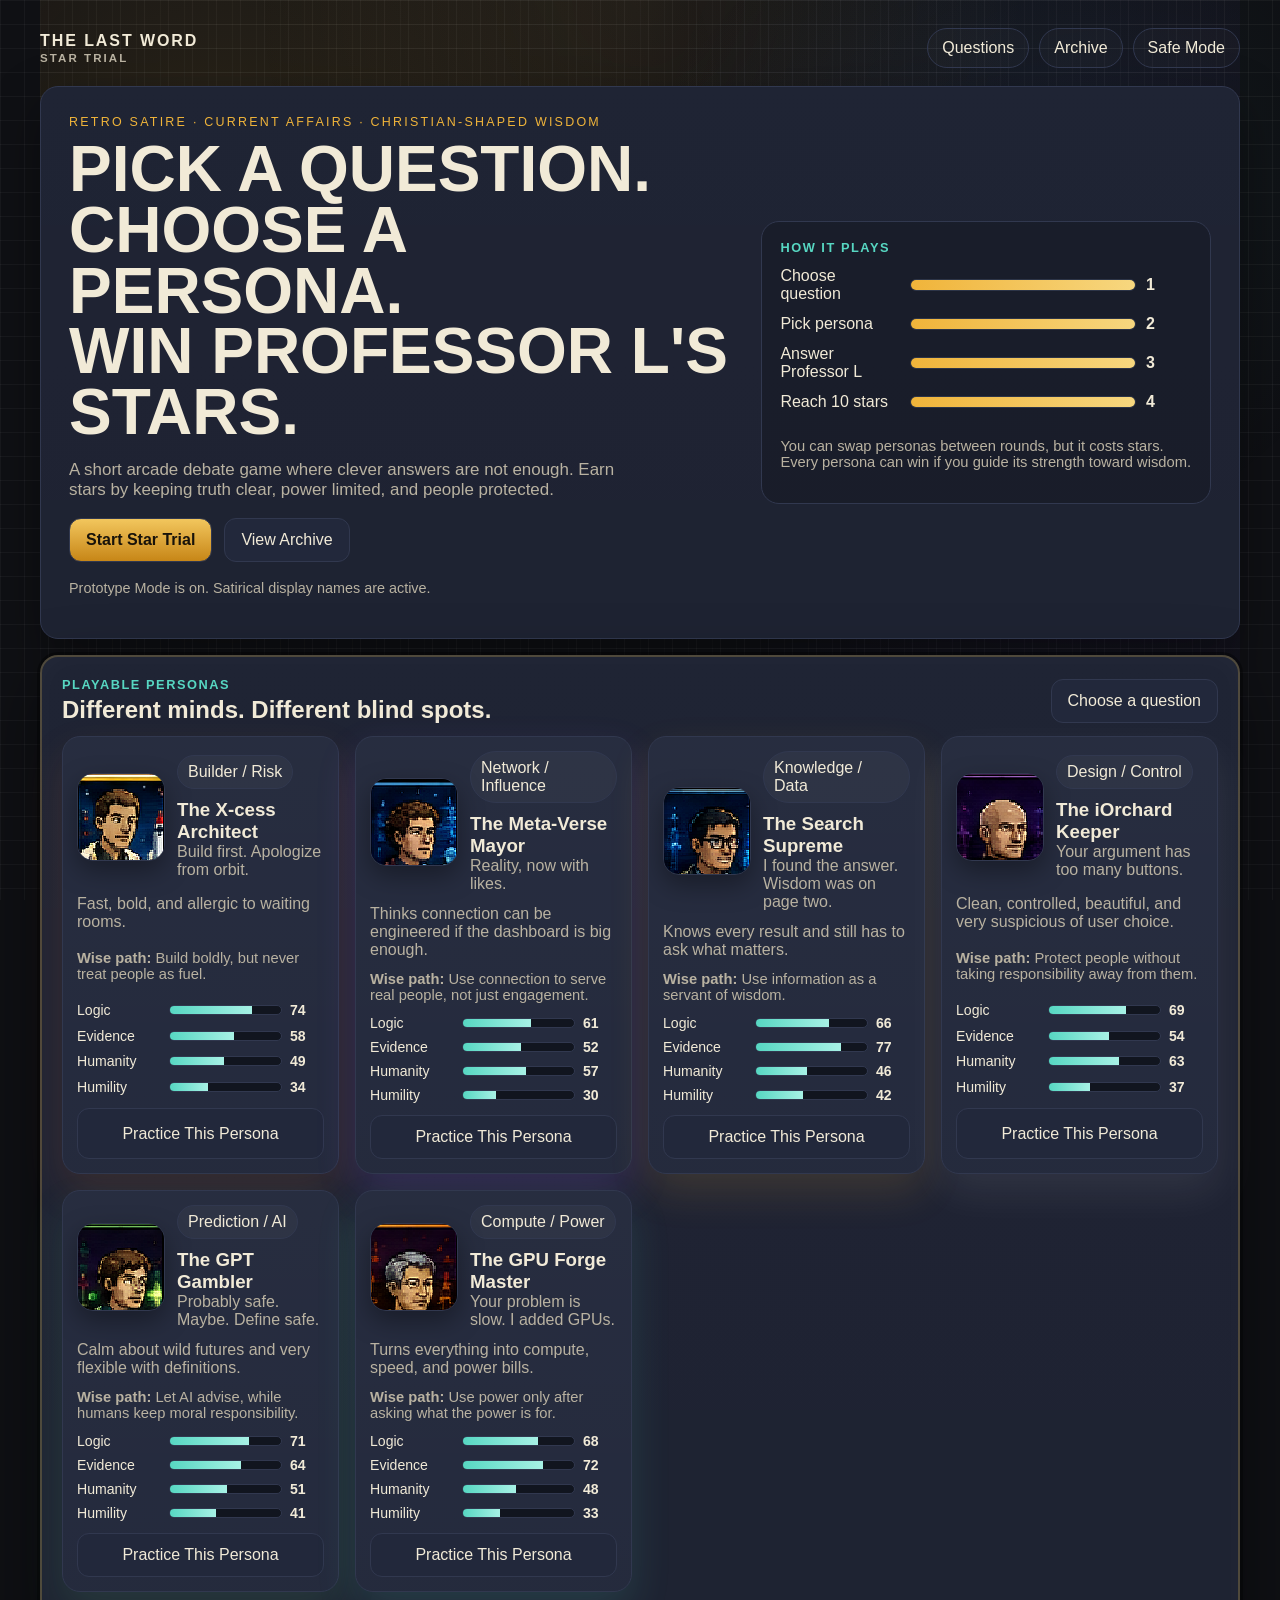
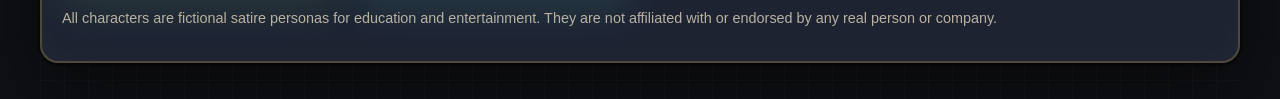
==== index.html @ 55b459c7 "Add files via upload" ====
<!doctype html>
<html lang="en">
<head>
  <meta charset="utf-8" />
  <meta name="viewport" content="width=device-width, initial-scale=1" />
  <title>The Last Word | Star Trial</title>
  <link rel="stylesheet" href="css/base.css" />
  <link rel="stylesheet" href="css/arcade.css" />
</head>
<body>
  <main class="screen arcade-screen">
    <header class="topbar arcade-topbar">
      <div class="brand">THE LAST WORD<small>STAR TRIAL</small></div>
      <nav class="nav">
        <a href="topics.html">Questions</a>
        <a href="account.html">Archive</a>
        <button id="safeModeBtn" type="button">Safe Mode</button>
      </nav>
    </header>

    <section class="hero hero-grid">
      <div>
        <p class="eyebrow">Retro satire · current affairs · Christian-shaped wisdom</p>
        <h1>PICK A QUESTION.<br/>CHOOSE A PERSONA.<br/>WIN PROFESSOR L'S STARS.</h1>
        <p class="subhead">A short arcade debate game where clever answers are not enough. Earn stars by keeping truth clear, power limited, and people protected.</p>
        <div class="hero-actions">
          <a class="btn primary" href="topics.html">Start Star Trial</a>
          <a class="btn" href="account.html">View Archive</a>
        </div>
        <p class="footer-note" id="safeStatus"></p>
      </div>
      <div class="hero-statbox">
        <div class="kicker">How it plays</div>
        <div class="metric-row"><span>Choose question</span><div class="meter"><span style="width:100%"></span></div><strong>1</strong></div>
        <div class="metric-row"><span>Pick persona</span><div class="meter"><span style="width:100%"></span></div><strong>2</strong></div>
        <div class="metric-row"><span>Answer Professor L</span><div class="meter"><span style="width:100%"></span></div><strong>3</strong></div>
        <div class="metric-row"><span>Reach 10 stars</span><div class="meter"><span style="width:100%"></span></div><strong>4</strong></div>
        <p class="small">You can swap personas between rounds, but it costs stars. Every persona can win if you guide its strength toward wisdom.</p>
      </div>
    </section>

    <section class="panel arcade-panel">
      <div class="topbar" style="padding:0 0 12px">
        <div>
          <div class="kicker">Playable personas</div>
          <h2 style="margin:4px 0 0">Different minds. Different blind spots.</h2>
        </div>
        <a class="btn" href="topics.html">Choose a question</a>
      </div>
      <div id="personaGrid" class="persona-grid"></div>
      <p class="footer-note">All characters are fictional satire personas for education and entertainment. They are not affiliated with or endorsed by any real person or company.</p>
    </section>
  </main>
  <script src="js/env.js"></script>
  <script type="module" src="js/home.js"></script>
</body>
</html>
---- css/base.css ----
:root {
  --bg: #0f1014;
  --bg-soft: #161923;
  --panel: #1b2030;
  --panel-2: #22283b;
  --text: #f1ead7;
  --muted: #b9b2a1;
  --accent: #f0b43a;
  --accent-2: #57d7c2;
  --danger: #ff5f7a;
  --good: #70d78a;
  --grid: rgba(255,255,255,0.04);
  --border: #31384f;
  --shadow: 0 18px 50px rgba(0,0,0,0.35);
  --radius: 18px;
}
* { box-sizing: border-box; }
html, body { margin: 0; padding: 0; background: var(--bg); color: var(--text); font-family: "Trebuchet MS", "Segoe UI", Arial, sans-serif; }
body::before {
  content: "";
  position: fixed;
  inset: 0;
  background-image:
    linear-gradient(var(--grid) 1px, transparent 1px),
    linear-gradient(90deg, var(--grid) 1px, transparent 1px),
    radial-gradient(circle at top, rgba(255,196,92,0.08), transparent 35%),
    radial-gradient(circle at 80% 20%, rgba(87,215,194,0.06), transparent 30%);
  background-size: 24px 24px, 24px 24px, auto, auto;
  pointer-events: none;
}
a { color: inherit; text-decoration: none; }
button { font: inherit; }
.screen { width: min(1200px, calc(100% - 24px)); margin: 0 auto; padding: 18px 0 36px; position: relative; z-index: 1; }
.topbar {
  display: flex; justify-content: space-between; align-items: center; gap: 14px;
  padding: 10px 0 18px;
}
.brand { font-weight: 900; letter-spacing: 0.12em; }
.brand small { display: block; color: var(--muted); font-size: 0.72rem; letter-spacing: 0.18em; margin-top: 2px; }
.nav { display: flex; gap: 10px; flex-wrap: wrap; }
.nav a, .nav button {
  border: 1px solid var(--border); background: rgba(255,255,255,0.02); color: var(--text);
  border-radius: 999px; padding: 10px 14px; cursor: pointer;
}
.hero, .panel {
  background: linear-gradient(180deg, rgba(255,255,255,0.02), rgba(255,255,255,0.01)), var(--panel);
  border: 1px solid var(--border); border-radius: var(--radius); box-shadow: var(--shadow);
}
.hero { padding: 28px; }
.panel { padding: 20px; margin-top: 16px; }
.hero-grid { display: grid; grid-template-columns: 1.2fr 0.8fr; gap: 18px; align-items: center; }
.eyebrow { text-transform: uppercase; letter-spacing: 0.18em; color: var(--accent); font-size: 0.78rem; margin: 0 0 10px; }
h1 { margin: 0; font-size: clamp(2rem, 5vw, 4rem); line-height: 0.95; }
.subhead { color: var(--muted); font-size: 1.06rem; max-width: 60ch; }
.hero-actions, .stack-actions { display: flex; gap: 12px; flex-wrap: wrap; margin-top: 18px; }
.btn {
  border: 1px solid var(--border); background: var(--panel-2); color: var(--text); padding: 12px 16px; border-radius: 12px; cursor: pointer;
  transition: transform .12s ease, border-color .12s ease, background .12s ease;
}
.btn:hover { transform: translateY(-1px); border-color: var(--accent); }
.btn.primary { background: linear-gradient(180deg, #f2c65d, #c78617); color: #18130a; font-weight: 800; }
.btn.secondary.active, .btn.selected { outline: 2px solid var(--accent); }
.hero-statbox {
  display: grid; gap: 12px; background: rgba(0,0,0,0.18); border: 1px solid var(--border); border-radius: 18px; padding: 18px;
}
.metric-row, .score-row { display: grid; grid-template-columns: 120px 1fr 46px; gap: 10px; align-items: center; }
.meter { height: 12px; background: #10141d; border-radius: 99px; overflow: hidden; border: 1px solid #2c3447; }
.meter > span { display: block; height: 100%; background: linear-gradient(90deg, var(--accent), #f7d77f); }
.grid-2 { display: grid; grid-template-columns: repeat(2, 1fr); gap: 16px; }
.grid-3 { display: grid; grid-template-columns: repeat(3, 1fr); gap: 16px; }
.footer-note { margin-top: 18px; color: var(--muted); font-size: 0.9rem; }
.small { font-size: 0.92rem; color: var(--muted); }
.kicker { color: var(--accent-2); font-weight: 700; text-transform: uppercase; letter-spacing: 0.12em; font-size: 0.8rem; }
.badge {
  display: inline-flex; align-items: center; gap: 8px; border: 1px solid var(--border); background: rgba(255,255,255,0.03); padding: 7px 10px; border-radius: 999px;
}
.hidden { display: none !important; }
.copybox {
  background: #10141d; border: 1px solid var(--border); border-radius: 14px; padding: 12px; white-space: pre-wrap; line-height: 1.4;
}
@media (max-width: 900px) {
  .hero-grid, .grid-2, .grid-3 { grid-template-columns: 1fr; }
  .score-row, .metric-row { grid-template-columns: 100px 1fr 40px; }
}

input[type="email"], input[type="text"] {
  width: 100%; border-radius: 12px; background: #0f1219; color: var(--text); border: 1px solid var(--border); padding: 12px;
}
---- css/arcade.css ----
.persona-grid, .topic-grid, .hand-grid {
  display: grid; gap: 16px;
}
.persona-grid { grid-template-columns: repeat(auto-fit, minmax(250px, 1fr)); }
.topic-grid { grid-template-columns: repeat(auto-fit, minmax(270px, 1fr)); }
.hand-grid { grid-template-columns: repeat(auto-fit, minmax(220px, 1fr)); }
.card-panel, .persona-card, .topic-card, .play-card {
  background: linear-gradient(180deg, rgba(255,255,255,0.025), rgba(255,255,255,0.01)), var(--panel-2);
  border: 1px solid var(--border); border-radius: 18px; overflow: hidden; box-shadow: var(--shadow);
}
.persona-card button, .topic-card button, .play-card button { width: 100%; }
.persona-card { padding: 14px; display: grid; gap: 12px; }
.persona-head { display: grid; grid-template-columns: 88px 1fr; gap: 12px; align-items: center; }
.portrait-wrap {
  width: 88px; height: 88px; border-radius: 16px; border: 1px solid var(--border); background: #121621; display: grid; place-items: center; overflow: hidden;
}
.portrait-wrap img { width: 100%; height: 100%; object-fit: cover; image-rendering: pixelated; }
.persona-card h3, .topic-card h3, .play-card h3 { margin: 0; }
.persona-card p, .topic-card p, .play-card p { margin: 0; color: var(--muted); }
.theme-rust { box-shadow: 0 18px 40px rgba(209,105,42,0.14); }
.theme-violet { box-shadow: 0 18px 40px rgba(166,98,255,0.16); }
.theme-gold { box-shadow: 0 18px 40px rgba(240,180,58,0.14); }
.theme-silver { box-shadow: 0 18px 40px rgba(255,255,255,0.08); }
.theme-green { box-shadow: 0 18px 40px rgba(96,214,129,0.12); }
.theme-teal { box-shadow: 0 18px 40px rgba(87,215,194,0.14); }
.persona-stats { display: grid; gap: 8px; }
.statline { display: grid; grid-template-columns: 84px 1fr 34px; gap: 8px; align-items: center; font-size: 0.88rem; }
.statline .bar { height: 10px; border: 1px solid var(--border); border-radius: 999px; overflow: hidden; background: #11151f; }
.statline .bar span { height: 100%; display: block; background: linear-gradient(90deg, var(--accent-2), #a7f1e5); }
.topic-card { padding: 16px; display: grid; gap: 10px; }
.topic-card .difficulty { justify-self: start; }
.arena-grid { display: grid; grid-template-columns: 1.1fr 0.9fr; gap: 16px; }
.stage {
  min-height: 240px; border: 1px solid var(--border); border-radius: 18px; padding: 16px;
  background:
    linear-gradient(180deg, rgba(255,255,255,0.02), transparent 55%),
    radial-gradient(circle at top right, rgba(240,180,58,0.12), transparent 30%),
    #131823;
}
.stage-top { display: flex; justify-content: space-between; gap: 10px; align-items: center; margin-bottom: 12px; }
.stage-fighters { display: grid; grid-template-columns: 1fr auto 1fr; gap: 12px; align-items: end; min-height: 150px; }
.sprite-card {
  border: 1px solid var(--border); background: rgba(255,255,255,0.02); border-radius: 16px; padding: 14px; min-height: 150px; display: grid; gap: 10px;
}
.sprite-card img { width: 128px; height: 128px; object-fit: cover; image-rendering: pixelated; border-radius: 12px; border: 1px solid var(--border); background:#0f1219; }
.vs { font-weight: 900; letter-spacing: 0.18em; color: var(--accent); }
.professor-bubble, .prompt-bubble, .response-bubble {
  background: #10141d; border: 1px solid var(--border); border-radius: 14px; padding: 12px; line-height: 1.45;
}
.play-card { padding: 14px; display: grid; gap: 10px; min-height: 210px; }
.play-card .card-type { text-transform: uppercase; letter-spacing: 0.16em; font-size: 0.72rem; color: var(--accent); }
.play-card .effects { display: flex; flex-wrap: wrap; gap: 8px; font-size: 0.82rem; }
.effect-chip { border: 1px solid var(--border); border-radius: 999px; padding: 5px 8px; background: rgba(255,255,255,0.03); }
.arena-controls { display: grid; gap: 12px; }
textarea {
  width: 100%; min-height: 88px; resize: vertical; border-radius: 14px; background: #0f1219; color: var(--text); border: 1px solid var(--border); padding: 12px;
}
.event-banner {
  border-radius: 14px; padding: 12px 14px; background: linear-gradient(180deg, rgba(255,95,122,0.18), rgba(255,95,122,0.04)); border: 1px solid rgba(255,95,122,0.4); font-weight: 800; letter-spacing: 0.08em;
}
.history-list { display: grid; gap: 12px; }
.history-item {
  padding: 14px; border: 1px solid var(--border); border-radius: 16px; background: rgba(255,255,255,0.02); display: grid; gap: 8px;
}
.result-hero { display: grid; grid-template-columns: 0.75fr 1.25fr; gap: 16px; }
.result-card {
  border: 1px solid var(--border); border-radius: 18px; padding: 18px; background: linear-gradient(180deg, rgba(255,255,255,0.03), rgba(255,255,255,0.01));
}
.score-list { display: grid; gap: 10px; }
.daily-card { border: 1px dashed var(--accent); }
@media (max-width: 980px) {
  .arena-grid, .result-hero, .stage-fighters { grid-template-columns: 1fr; }
  .vs { text-align: center; }
}


/* Portrait polish update */
.portrait-wrap { box-shadow: inset 0 0 0 1px rgba(255,255,255,0.04), 0 10px 26px rgba(0,0,0,0.35); }
.sprite-card { align-content: start; }

/* V2: broader, plainer, more game-like flow */
.arcade-screen {
  background:
    linear-gradient(rgba(255,255,255,0.025) 1px, transparent 1px),
    linear-gradient(90deg, rgba(255,255,255,0.025) 1px, transparent 1px),
    radial-gradient(circle at 15% 10%, rgba(240,180,58,0.12), transparent 28%),
    radial-gradient(circle at 90% 20%, rgba(128,92,255,0.10), transparent 30%);
  background-size: 24px 24px, 24px 24px, auto, auto;
}
.arcade-panel, .arena-stage-panel, .arena-side-panel, .round-window, .arcade-monitor {
  border: 2px solid rgba(255,210,91,0.22);
  box-shadow: 0 0 0 3px rgba(0,0,0,0.35), 0 26px 70px rgba(0,0,0,0.45), inset 0 0 32px rgba(255,255,255,0.025);
}
.topic-hero { display: grid; grid-template-columns: 1fr 1fr; gap: 16px; }
.mini-cabinet { margin:0; padding:18px; border-radius:18px; background:linear-gradient(180deg, rgba(255,184,46,0.12), rgba(255,255,255,0.02)); }
.topic-selector-shell { display:grid; grid-template-columns: 220px minmax(0,1fr) 310px; gap:16px; align-items:start; }
.category-tabs { display:grid; gap:8px; }
.category-tab, .topic-row {
  color: var(--text); background:#151a27; border:1px solid var(--border); border-radius:12px; padding:10px 12px; cursor:pointer; text-align:left;
}
.category-tab.active, .category-tab:hover { border-color:var(--accent); color:var(--accent); background:rgba(240,180,58,0.08); }
.topic-main-head { display:flex; justify-content:space-between; gap:12px; align-items:start; margin-bottom:14px; }
.topic-main-head h2 { margin: 4px 0; }
.search-input { min-width:230px; padding:12px 14px; border-radius:12px; border:1px solid var(--border); background:#10141d; color:var(--text); }
.topic-list { display:grid; gap:8px; max-height:720px; overflow:auto; padding-right:6px; }
.topic-row { display:grid; grid-template-columns:42px 1fr auto; gap:12px; align-items:center; width:100%; }
.topic-row:hover, .topic-row.selected { border-color:var(--accent); background:linear-gradient(90deg, rgba(240,180,58,0.14), rgba(255,255,255,0.02)); }
.topic-number { display:grid; place-items:center; width:34px; height:34px; border-radius:8px; background:#4a2b7a; color:#fff; font-weight:900; }
.topic-row-copy { display:grid; gap:4px; }
.topic-row-copy small { color:var(--muted); }
.topic-arrow { color:var(--accent); font-size:2rem; }
.arcade-monitor { position:sticky; top:18px; border-radius:18px; padding:18px; background:linear-gradient(180deg,#121827,#090c12); overflow:hidden; }
.preview-art { height:150px; display:grid; place-items:center; margin:16px 0; border-radius:14px; border:1px solid var(--border); background:radial-gradient(circle, rgba(87,215,194,.20), transparent 55%), #090d13; color:var(--accent); font-size:2.3rem; font-weight:900; letter-spacing:.15em; text-shadow: 0 0 22px rgba(240,180,58,.35); }
.monitor-glow { position:absolute; inset:-30%; background:radial-gradient(circle, rgba(87,215,194,.12), transparent 50%); pointer-events:none; }

.arena-cabinet { display:grid; grid-template-columns:minmax(0,1fr) 360px; gap:16px; }
.arena-stage-panel, .arena-side-panel { border-radius:20px; padding:18px; background:linear-gradient(180deg,#171c2a,#0c1018); }
.arcade-stage-top { margin-bottom:14px; }
.arcade-stage-top h2 { margin:4px 0 2px; }
.round-chip { border:1px solid var(--accent); border-radius:999px; padding:9px 12px; color:var(--accent); background:rgba(240,180,58,0.08); }
.fight-stage { min-height:390px; display:grid; grid-template-columns:190px 1fr 190px; gap:14px; align-items:stretch; padding:16px; border-radius:18px; background: radial-gradient(circle at center, rgba(240,180,58,.08), transparent 36%), linear-gradient(180deg,#12131b,#090b11); border:1px solid rgba(255,255,255,.08); }
.fighter-panel { display:grid; grid-template-rows:auto auto auto 1fr; gap:8px; align-content:start; border:1px solid var(--border); border-radius:16px; padding:12px; background:rgba(255,255,255,.025); }
.fighter-label { color:var(--accent); font-weight:900; letter-spacing:.14em; font-size:.75rem; }
.fighter-panel img { width:100%; aspect-ratio:1/1; object-fit:cover; image-rendering:pixelated; border-radius:12px; border:1px solid rgba(255,255,255,.18); background:#080b11; }
.center-stage { position:relative; display:grid; align-content:center; justify-items:center; gap:18px; }
.speech-stack { display:grid; gap:12px; width:100%; max-width:540px; }
.speech-bubble { border:1px solid var(--border); border-radius:12px; padding:14px; background:#f4e8cf; color:#15110a; box-shadow: 0 8px 0 rgba(0,0,0,.25); line-height:1.35; }
.speech-bubble.player { margin-left:34px; background:#e8f7ff; }
.speech-bubble.professor { margin-right:34px; }
.event-banner.big { font-size:clamp(1.6rem,4vw,3.4rem); text-align:center; padding:18px 22px; border:2px solid rgba(255,185,46,.8); background:radial-gradient(circle, rgba(255,120,20,.32), rgba(255,185,46,.08)), #150a08; color:#ffd25b; text-shadow:0 0 16px rgba(255,96,0,.65); }
.card-dock { margin-top:16px; }
.card-dock-head { display:flex; justify-content:space-between; gap:12px; align-items:center; margin-bottom:12px; }
.five-card-hand { grid-template-columns: repeat(5, minmax(150px, 1fr)); }
.arcade-card { min-height:230px; border-radius:12px; border:2px solid rgba(255,255,255,.14); background:linear-gradient(180deg,#172032,#0b0f17); transition: transform .14s ease, border-color .14s ease; cursor:pointer; }
.arcade-card:hover, .arcade-card.selected { transform:translateY(-5px); border-color:var(--accent); box-shadow:0 14px 26px rgba(0,0,0,.45), 0 0 0 2px rgba(240,180,58,.15); }
.card-top { display:flex; justify-content:space-between; align-items:center; }
.card-cost { width:24px; height:24px; display:grid; place-items:center; border-radius:50%; background:#f0b43a; color:#1a1205; font-weight:900; }
.custom-line-label { display:grid; gap:8px; margin-top:12px; color:var(--muted); }
.custom-line-label textarea { min-height:64px; }
.round-info-btn { justify-self:center; }
.round-modal { position:fixed; inset:0; z-index:1000; display:grid; place-items:center; padding:18px; background:rgba(2,4,8,.78); backdrop-filter: blur(5px); }
.round-modal.hidden { display:none; }
.round-window { width:min(560px, 100%); position:relative; border-radius:22px; padding:24px; background:linear-gradient(180deg,#202638,#0d111b); }
.round-window h2 { margin:8px 0 10px; }
.modal-tip { margin:16px 0; border-left:4px solid var(--accent); padding:12px 14px; background:rgba(240,180,58,.08); color:#f5e6c6; }
.modal-close { position:absolute; right:14px; top:12px; width:36px; height:36px; border-radius:50%; border:1px solid var(--border); background:#10141d; color:var(--text); font-size:1.4rem; cursor:pointer; }
.result-window { text-align:center; }
.result-window p { font-size:1.05rem; line-height:1.5; }
.compact.persona-card { box-shadow:none; }

@media (max-width: 1100px) {
  .topic-selector-shell, .arena-cabinet { grid-template-columns:1fr; }
  .arcade-monitor { position:relative; top:auto; }
  .five-card-hand { grid-template-columns: repeat(auto-fit, minmax(170px,1fr)); }
}
@media (max-width: 760px) {
  .topic-hero, .fight-stage { grid-template-columns:1fr; }
  .topic-main-head, .card-dock-head { flex-direction:column; align-items:stretch; }
  .search-input { min-width:0; width:100%; }
  .fighter-panel img { max-width:150px; justify-self:center; }
}

/* V3 Star Trial: persona-strategy debate battle */
.star-trial-screen .topbar { margin-bottom: 16px; }
.trial-shell { display:grid; grid-template-columns: 310px minmax(0,1fr); gap:16px; align-items:start; }
.persona-rail { position: sticky; top: 14px; border-radius: 20px; padding: 16px; background: linear-gradient(180deg, #171d2d, #0c111b); }
.rail-head { display:flex; justify-content:space-between; align-items:start; gap:10px; margin-bottom:10px; }
.rail-head h2 { margin: 4px 0 0; }
.swap-chip { border:1px solid rgba(255,210,91,.45); color:var(--accent); border-radius:999px; padding:7px 10px; font-size:.78rem; white-space:nowrap; background:rgba(240,180,58,.08); }
.persona-rail-list { display:grid; gap:10px; margin-top:14px; max-height: calc(100vh - 230px); overflow:auto; padding-right:5px; }
.rail-persona { width:100%; display:grid; grid-template-columns:58px 1fr auto; gap:10px; align-items:center; text-align:left; color:var(--text); background:#111827; border:1px solid var(--border); border-radius:14px; padding:9px; cursor:pointer; transition: transform .14s ease, border-color .14s ease, background .14s ease; }
.rail-persona:hover, .rail-persona.active { transform: translateX(3px); border-color: var(--accent); background: linear-gradient(90deg, rgba(240,180,58,.12), rgba(255,255,255,.025)); }
.rail-persona img { width:58px; height:58px; object-fit:cover; border-radius:10px; border:1px solid rgba(255,255,255,.18); background:#070a10; }
.rail-persona strong { display:block; line-height:1.05; }
.rail-persona small { color:var(--muted); display:block; margin-top:4px; line-height:1.15; }
.rail-persona em { font-style:normal; font-size:.68rem; color:var(--accent); letter-spacing:.1em; font-weight:900; }
.trial-main { border-radius:20px; padding:18px; background: linear-gradient(180deg,#161b29,#0b0f17); }
.trial-topline { display:flex; justify-content:space-between; gap:16px; align-items:start; margin-bottom:16px; }
.trial-topline h1 { margin:4px 0 6px; font-size: clamp(1.45rem, 3.2vw, 2.75rem); line-height:1.02; }
.star-board { min-width:230px; border:1px solid rgba(255,210,91,.35); border-radius:16px; padding:12px; text-align:center; background:radial-gradient(circle at top, rgba(240,180,58,.16), transparent 70%), #101520; }
.star-label { color: var(--muted); font-size:.78rem; letter-spacing:.12em; text-transform:uppercase; }
.stars { color:#ffd25b; text-shadow:0 0 12px rgba(240,180,58,.45); letter-spacing:.04em; font-size:1.45rem; margin:5px 0; }
.battle-grid { display:grid; grid-template-columns: 220px minmax(0,1fr) 210px; gap:14px; min-height:560px; }
.active-persona-card, .professor-panel, .question-window { border:1px solid rgba(255,255,255,.1); border-radius:18px; background:rgba(255,255,255,.025); padding:14px; }
.active-persona-card img, .professor-panel img { width:100%; aspect-ratio:1/1; object-fit:cover; border-radius:14px; border:1px solid rgba(255,255,255,.18); background:#05070b; }
.active-persona-card h2 { margin:10px 0 4px; font-size:1.2rem; }
.active-persona-card p { color:var(--muted); margin:0 0 10px; }
.empty-persona { min-height:260px; display:grid; place-items:center; text-align:center; color:var(--muted); border:1px dashed var(--border); border-radius:14px; padding:18px; }
.persona-mini-stats { display:grid; grid-template-columns:72px 1fr; gap:7px; font-size:.8rem; align-items:center; }
.persona-mini-stats .meter { height:8px; }
.question-window { display:grid; grid-template-rows:auto auto auto 1fr; gap:14px; background: radial-gradient(circle at center, rgba(128,92,255,.08), transparent 45%), #0c1018; }
.round-status { display:flex; justify-content:space-between; gap:10px; color:var(--accent); font-size:.78rem; font-weight:900; letter-spacing:.12em; text-transform:uppercase; }
.big-bubble { font-size: clamp(1rem, 1.5vw, 1.25rem); }
.trial-hint { border-left:4px solid var(--accent-2); padding:10px 12px; background:rgba(87,215,194,.08); color:#d8fff8; border-radius:0 12px 12px 0; }
.answer-list { display:grid; gap:10px; align-content:start; }
.answer-card { display:grid; grid-template-columns:42px 1fr; gap:12px; align-items:center; width:100%; text-align:left; color:var(--text); border:1px solid var(--border); background:linear-gradient(180deg,#1a2031,#0e131d); border-radius:14px; padding:13px; cursor:pointer; transition: transform .14s ease, border-color .14s ease, box-shadow .14s ease; }
.answer-card:hover { transform:translateY(-2px); border-color:var(--accent); box-shadow:0 12px 24px rgba(0,0,0,.35), 0 0 0 2px rgba(240,180,58,.12); }
.answer-card strong { line-height:1.22; }
.answer-card small { display:block; color:var(--muted); margin-top:5px; }
.answer-letter { display:grid; place-items:center; width:36px; height:36px; border-radius:10px; background:#4a2b7a; color:#fff; font-weight:900; border:1px solid rgba(255,255,255,.18); }
.disabled-answer { cursor:default; opacity:.75; }
.disabled-answer:hover { transform:none; border-color:var(--border); box-shadow:none; }
.professor-panel { display:grid; align-content:start; gap:8px; }
.professor-panel strong { font-size:1.1rem; }
.professor-meter { margin-top:8px; display:grid; gap:7px; font-size:.82rem; color:var(--muted); }
.star-window .event-banner.big { margin-bottom:14px; }
.lesson-box { margin-top:14px; padding:12px 14px; border:1px solid rgba(87,215,194,.35); border-radius:14px; background:rgba(87,215,194,.08); color:#dffffa; text-align:left; }
.star-topic-hero h1 { margin:4px 0 8px; font-size:clamp(1.9rem, 3vw, 3.1rem); }
.result-stars { color:#ffd25b; font-size:1.85rem; letter-spacing:.04em; text-shadow:0 0 14px rgba(240,180,58,.45); }
.verdict-history { display:grid; gap:10px; margin-top:14px; }
.verdict-history-item { border:1px solid var(--border); border-radius:14px; padding:12px; background:rgba(255,255,255,.025); }
.verdict-history-item strong { display:block; margin-bottom:5px; }
.bad-answer-chip { border:1px solid rgba(255,95,122,.4); background:rgba(255,95,122,.07); border-radius:12px; padding:10px; }
@media (max-width: 1180px) {
  .trial-shell { grid-template-columns:1fr; }
  .persona-rail { position:relative; top:auto; }
  .persona-rail-list { grid-template-columns: repeat(auto-fit, minmax(230px,1fr)); max-height:none; }
  .battle-grid { grid-template-columns:1fr; }
  .active-persona-card img, .professor-panel img { max-width:180px; justify-self:center; }
}
@media (max-width: 740px) {
  .trial-topline { flex-direction:column; }
  .star-board { width:100%; }
}
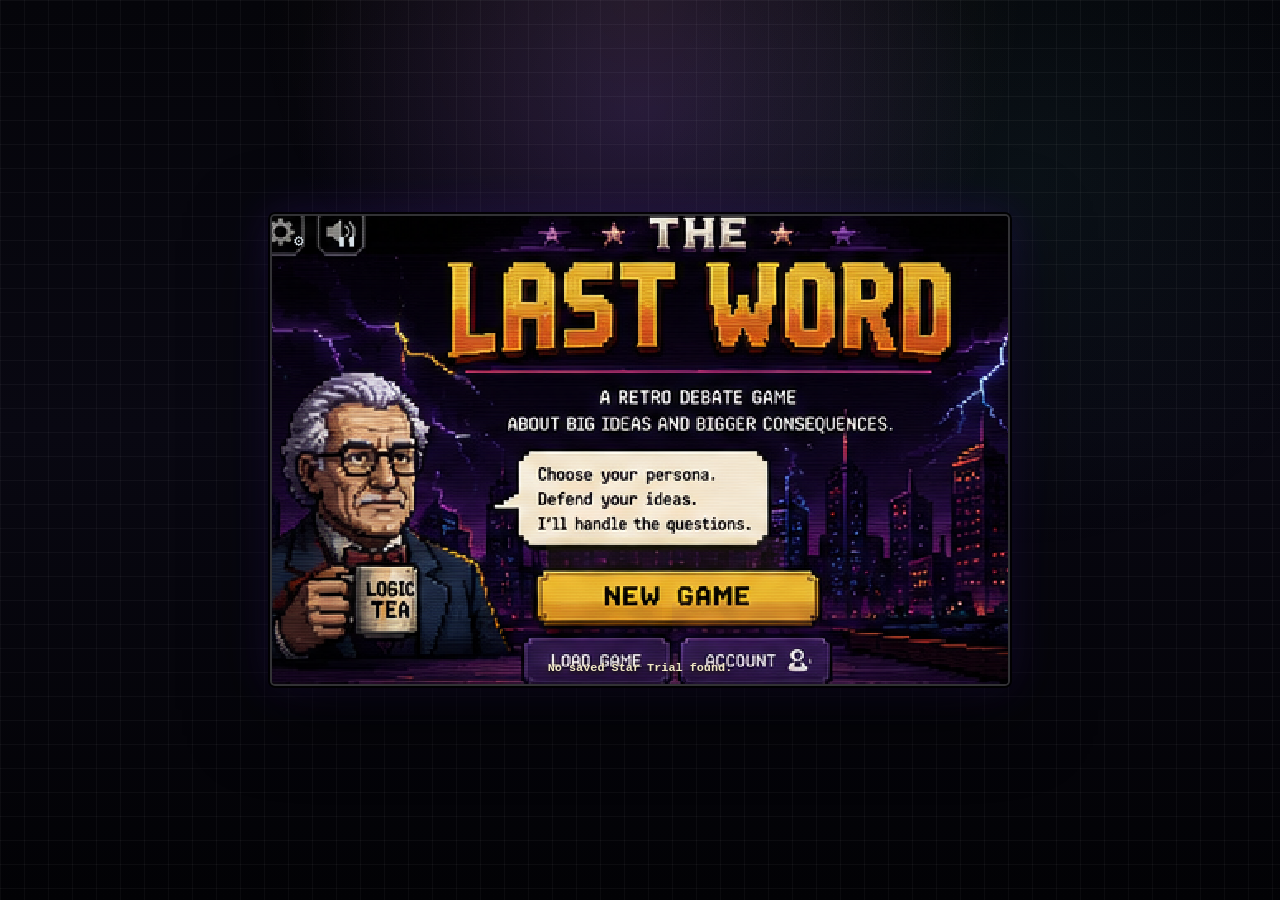
==== commit f6353314: "Add files via upload" ====
--- a/index.html
+++ b/index.html
@@ -7,50 +7,38 @@
   <link rel="stylesheet" href="css/base.css" />
   <link rel="stylesheet" href="css/arcade.css" />
 </head>
-<body>
-  <main class="screen arcade-screen">
-    <header class="topbar arcade-topbar">
-      <div class="brand">THE LAST WORD<small>STAR TRIAL</small></div>
-      <nav class="nav">
-        <a href="topics.html">Questions</a>
-        <a href="account.html">Archive</a>
-        <button id="safeModeBtn" type="button">Safe Mode</button>
-      </nav>
-    </header>
+<body class="title-page-body">
+  <main class="title-screen-page" aria-labelledby="gameTitle">
+    <section class="title-cabinet" aria-label="The Last Word title screen">
+      <img class="title-art" src="assets/ui/home-title-screen.png" alt="The Last Word retro game title screen with Professor L" />
 
-    <section class="hero hero-grid">
-      <div>
-        <p class="eyebrow">Retro satire · current affairs · Christian-shaped wisdom</p>
-        <h1>PICK A QUESTION.<br/>CHOOSE A PERSONA.<br/>WIN PROFESSOR L'S STARS.</h1>
-        <p class="subhead">A short arcade debate game where clever answers are not enough. Earn stars by keeping truth clear, power limited, and people protected.</p>
-        <div class="hero-actions">
-          <a class="btn primary" href="topics.html">Start Star Trial</a>
-          <a class="btn" href="account.html">View Archive</a>
-        </div>
-        <p class="footer-note" id="safeStatus"></p>
-      </div>
-      <div class="hero-statbox">
-        <div class="kicker">How it plays</div>
-        <div class="metric-row"><span>Choose question</span><div class="meter"><span style="width:100%"></span></div><strong>1</strong></div>
-        <div class="metric-row"><span>Pick persona</span><div class="meter"><span style="width:100%"></span></div><strong>2</strong></div>
-        <div class="metric-row"><span>Answer Professor L</span><div class="meter"><span style="width:100%"></span></div><strong>3</strong></div>
-        <div class="metric-row"><span>Reach 10 stars</span><div class="meter"><span style="width:100%"></span></div><strong>4</strong></div>
-        <p class="small">You can swap personas between rounds, but it costs stars. Every persona can win if you guide its strength toward wisdom.</p>
+      <div class="title-hotspots" aria-hidden="false">
+        <button class="title-icon-btn title-settings" type="button" id="settingsBtn" aria-label="Settings">⚙</button>
+        <button class="title-icon-btn title-sound" type="button" id="soundBtn" aria-label="Toggle sound">▮▮</button>
+
+        <h1 id="gameTitle" class="sr-only">The Last Word</h1>
+
+        <button class="title-hit title-new-game" type="button" id="newGameBtn">
+          <span>New Game</span>
+        </button>
+        <button class="title-hit title-load-game" type="button" id="loadGameBtn">
+          <span>Load Game</span>
+        </button>
+        <a class="title-hit title-account" href="account.html">
+          <span>Account</span>
+        </a>
+
+        <p class="title-status" id="saveStatus">Checking saved game...</p>
       </div>
     </section>
 
-    <section class="panel arcade-panel">
-      <div class="topbar" style="padding:0 0 12px">
-        <div>
-          <div class="kicker">Playable personas</div>
-          <h2 style="margin:4px 0 0">Different minds. Different blind spots.</h2>
-        </div>
-        <a class="btn" href="topics.html">Choose a question</a>
-      </div>
-      <div id="personaGrid" class="persona-grid"></div>
-      <p class="footer-note">All characters are fictional satire personas for education and entertainment. They are not affiliated with or endorsed by any real person or company.</p>
+    <section class="title-help-panel" id="settingsPanel" hidden>
+      <h2>How it plays</h2>
+      <p>Pick a question, choose a persona, answer Professor L, and try to reach 10 stars.</p>
+      <p>Load Game resumes an unfinished Star Trial saved in this browser.</p>
     </section>
   </main>
+
   <script src="js/env.js"></script>
   <script type="module" src="js/home.js"></script>
 </body>
--- a/css/arcade.css
+++ b/css/arcade.css
@@ -222,3 +222,224 @@
   .trial-topline { flex-direction:column; }
   .star-board { width:100%; }
 }
+
+
+/* V4 Title Screen: exact retro-game home menu */
+.title-page-body {
+  margin: 0;
+  min-height: 100vh;
+  background:
+    radial-gradient(circle at 50% 12%, rgba(126, 69, 255, .18), transparent 34%),
+    linear-gradient(180deg, #05050a 0%, #090812 48%, #020205 100%);
+  display: grid;
+  place-items: center;
+  padding: 18px;
+  overflow-x: hidden;
+}
+
+.title-screen-page {
+  width: min(100%, 980px);
+  display: grid;
+  gap: 16px;
+  justify-items: center;
+}
+
+.title-cabinet {
+  position: relative;
+  width: min(100%, 490px);
+  aspect-ratio: 490 / 312;
+  border: 2px solid rgba(255, 255, 255, .18);
+  border-radius: 5px;
+  overflow: hidden;
+  background: #050509;
+  box-shadow:
+    0 0 0 2px rgba(0,0,0,.9),
+    0 24px 80px rgba(0,0,0,.72),
+    0 0 44px rgba(108, 54, 255, .22);
+}
+
+.title-cabinet::before {
+  content: "";
+  position: absolute;
+  inset: 0;
+  z-index: 2;
+  pointer-events: none;
+  background:
+    linear-gradient(rgba(255,255,255,.055) 50%, rgba(0,0,0,.055) 50%),
+    radial-gradient(circle at 50% 55%, transparent 0 54%, rgba(0,0,0,.18) 100%);
+  background-size: 100% 3px, 100% 100%;
+  mix-blend-mode: overlay;
+}
+
+.title-art {
+  position: absolute;
+  inset: 0;
+  width: 100%;
+  height: 100%;
+  object-fit: cover;
+  image-rendering: pixelated;
+  user-select: none;
+}
+
+.title-hotspots {
+  position: absolute;
+  inset: 0;
+  z-index: 3;
+}
+
+.title-hit,
+.title-icon-btn {
+  position: absolute;
+  border: 0;
+  cursor: pointer;
+  font-family: "Courier New", monospace;
+  text-transform: uppercase;
+  letter-spacing: .04em;
+}
+
+.title-hit span {
+  position: absolute;
+  width: 1px;
+  height: 1px;
+  overflow: hidden;
+  clip-path: inset(50%);
+  white-space: nowrap;
+}
+
+.title-new-game {
+  left: 37.2%;
+  top: 68.6%;
+  width: 32.4%;
+  height: 10.8%;
+  background: rgba(255, 198, 46, .06);
+  border-radius: 5px;
+}
+
+.title-load-game {
+  left: 34.7%;
+  top: 82.6%;
+  width: 18.3%;
+  height: 9.4%;
+  background: rgba(89, 44, 138, .06);
+  border-radius: 4px;
+}
+
+.title-account {
+  left: 54.4%;
+  top: 82.6%;
+  width: 19.9%;
+  height: 9.4%;
+  background: rgba(89, 44, 138, .06);
+  border-radius: 4px;
+}
+
+.title-new-game:hover,
+.title-new-game:focus-visible {
+  outline: 3px solid rgba(255, 228, 107, .72);
+  box-shadow: 0 0 22px rgba(255, 204, 60, .55);
+  background: rgba(255, 198, 46, .16);
+}
+
+.title-load-game:hover,
+.title-load-game:focus-visible,
+.title-account:hover,
+.title-account:focus-visible {
+  outline: 3px solid rgba(177, 119, 255, .72);
+  box-shadow: 0 0 20px rgba(126, 69, 255, .5);
+  background: rgba(89, 44, 138, .18);
+}
+
+.title-load-game.disabled {
+  cursor: not-allowed;
+  filter: grayscale(.9);
+  opacity: .48;
+}
+
+.title-load-game.disabled:hover,
+.title-load-game.disabled:focus-visible {
+  outline: none;
+  box-shadow: none;
+  background: rgba(89, 44, 138, .06);
+}
+
+.title-icon-btn {
+  top: 1.1%;
+  width: 6%;
+  height: 8.7%;
+  display: grid;
+  place-items: center;
+  color: #d7e1e7;
+  background: rgba(0,0,0,.01);
+  border-radius: 3px;
+  font-size: clamp(.7rem, 2vw, 1rem);
+  line-height: 1;
+}
+
+.title-settings { left: .7%; }
+.title-sound { left: 7.2%; }
+
+.title-icon-btn:hover,
+.title-icon-btn:focus-visible {
+  outline: 2px solid rgba(255,255,255,.55);
+  background: rgba(255,255,255,.12);
+}
+
+.title-status {
+  position: absolute;
+  left: 50%;
+  bottom: 1.8%;
+  transform: translateX(-50%);
+  width: 92%;
+  margin: 0;
+  color: #f2e8c5;
+  text-align: center;
+  font: 700 clamp(.55rem, 1.55vw, .74rem)/1.2 "Courier New", monospace;
+  text-shadow: 0 2px 4px #000, 0 0 10px rgba(255, 221, 100, .3);
+}
+
+.title-help-panel {
+  width: min(100%, 490px);
+  padding: 14px 16px;
+  border: 1px solid rgba(255, 210, 91, .34);
+  border-radius: 12px;
+  background: rgba(10, 12, 20, .9);
+  color: #f6edd5;
+  box-shadow: 0 14px 40px rgba(0,0,0,.35);
+}
+
+.title-help-panel h2 {
+  margin: 0 0 8px;
+  color: #ffd25b;
+  font-family: "Courier New", monospace;
+  text-transform: uppercase;
+  letter-spacing: .1em;
+}
+
+.title-help-panel p {
+  margin: 6px 0;
+  color: #e6dcc2;
+}
+
+.sr-only {
+  position: absolute !important;
+  width: 1px !important;
+  height: 1px !important;
+  padding: 0 !important;
+  margin: -1px !important;
+  overflow: hidden !important;
+  clip: rect(0, 0, 0, 0) !important;
+  white-space: nowrap !important;
+  border: 0 !important;
+}
+
+@media (min-width: 900px) {
+  .title-cabinet,
+  .title-help-panel {
+    width: min(92vw, 740px);
+  }
+}
+
+@media (max-width: 420px) {
+  .title-page-body { padding: 8px; }
+  .title-status { bottom: 1.1%; font-size: .52rem; }
+}
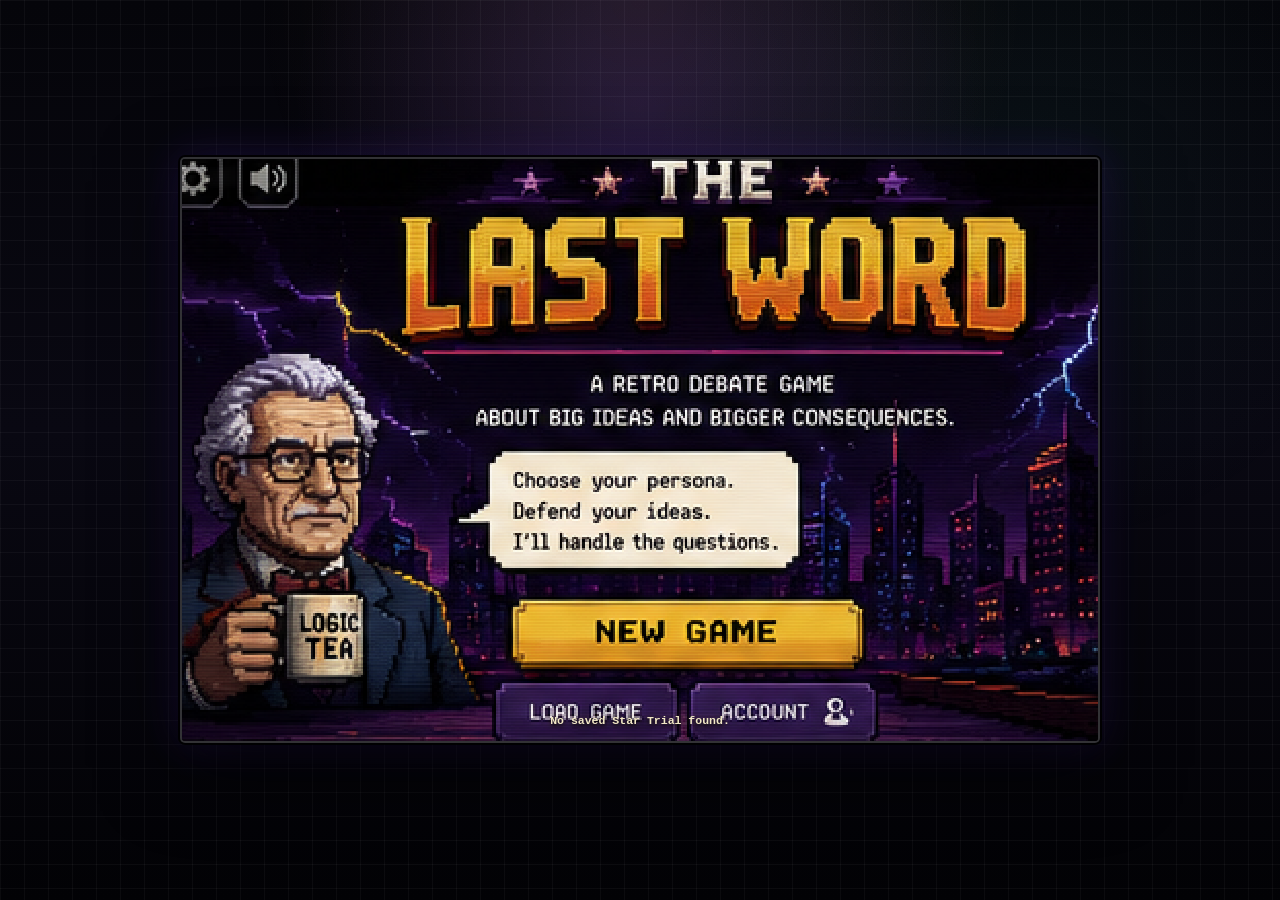
==== commit cbd4e16f: "Add files via upload" ====
--- a/index.html
+++ b/index.html
@@ -13,9 +13,6 @@
       <img class="title-art" src="assets/ui/home-title-screen.png" alt="The Last Word retro game title screen with Professor L" />
 
       <div class="title-hotspots" aria-hidden="false">
-        <button class="title-icon-btn title-settings" type="button" id="settingsBtn" aria-label="Settings">⚙</button>
-        <button class="title-icon-btn title-sound" type="button" id="soundBtn" aria-label="Toggle sound">▮▮</button>
-
         <h1 id="gameTitle" class="sr-only">The Last Word</h1>
 
         <button class="title-hit title-new-game" type="button" id="newGameBtn">
@@ -31,12 +28,6 @@
         <p class="title-status" id="saveStatus">Checking saved game...</p>
       </div>
     </section>
-
-    <section class="title-help-panel" id="settingsPanel" hidden>
-      <h2>How it plays</h2>
-      <p>Pick a question, choose a persona, answer Professor L, and try to reach 10 stars.</p>
-      <p>Load Game resumes an unfinished Star Trial saved in this browser.</p>
-    </section>
   </main>
 
   <script src="js/env.js"></script>
--- a/css/arcade.css
+++ b/css/arcade.css
@@ -443,3 +443,104 @@
   .title-page-body { padding: 8px; }
   .title-status { bottom: 1.1%; font-size: .52rem; }
 }
+
+
+/* V4.1 title-screen alignment fix */
+.title-screen-page {
+  width: min(100%, 1040px);
+}
+
+.title-cabinet {
+  width: min(96vw, 920px);
+}
+
+/* Keep the screenshot art crisp while making the cabinet larger on desktop. */
+.title-art {
+  image-rendering: pixelated;
+}
+
+/* Icon controls removed from markup; this hides any old cached markup after deploy. */
+.title-icon-btn,
+.title-settings,
+.title-sound {
+  display: none !important;
+}
+
+/*
+  Coordinates are based on the actual 490x312 title-screen artwork:
+  New Game button approx x=172 y=209 w=176 h=36.
+  Load Game button approx x=163 y=253 w=111 h=30.
+  Account button approx x=276 y=253 w=112 h=30.
+*/
+.title-new-game {
+  left: 35.1% !important;
+  top: 67.0% !important;
+  width: 36.0% !important;
+  height: 11.6% !important;
+}
+
+.title-load-game {
+  left: 33.2% !important;
+  top: 81.1% !important;
+  width: 22.7% !important;
+  height: 9.6% !important;
+}
+
+.title-account {
+  left: 56.3% !important;
+  top: 81.1% !important;
+  width: 22.9% !important;
+  height: 9.6% !important;
+}
+
+/* Do not draw a huge translucent block over the artwork; use a tight glow only. */
+.title-hit {
+  background: transparent !important;
+}
+
+.title-new-game:hover,
+.title-new-game:focus-visible {
+  outline: 2px solid rgba(255, 232, 118, .95) !important;
+  outline-offset: -3px;
+  box-shadow: inset 0 0 16px rgba(255, 226, 90, .18), 0 0 20px rgba(255, 204, 60, .55) !important;
+  background: rgba(255, 198, 46, .06) !important;
+}
+
+.title-load-game:hover,
+.title-load-game:focus-visible,
+.title-account:hover,
+.title-account:focus-visible {
+  outline: 2px solid rgba(180, 128, 255, .95) !important;
+  outline-offset: -3px;
+  box-shadow: inset 0 0 12px rgba(151, 85, 255, .16), 0 0 18px rgba(126, 69, 255, .46) !important;
+  background: rgba(89, 44, 138, .07) !important;
+}
+
+.title-status {
+  bottom: 2.2% !important;
+  font-size: clamp(.5rem, 1.15vw, .72rem) !important;
+  pointer-events: none;
+}
+
+@media (min-width: 900px) {
+  .title-cabinet,
+  .title-help-panel {
+    width: min(96vw, 920px) !important;
+  }
+}
+
+@media (max-width: 560px) {
+  .title-page-body {
+    padding: 8px !important;
+    align-content: start;
+    padding-top: 12px !important;
+  }
+  .title-cabinet {
+    width: 100vw;
+    max-width: calc(100vw - 16px);
+  }
+  .title-status {
+    bottom: .8% !important;
+    font-size: .48rem !important;
+  }
+}
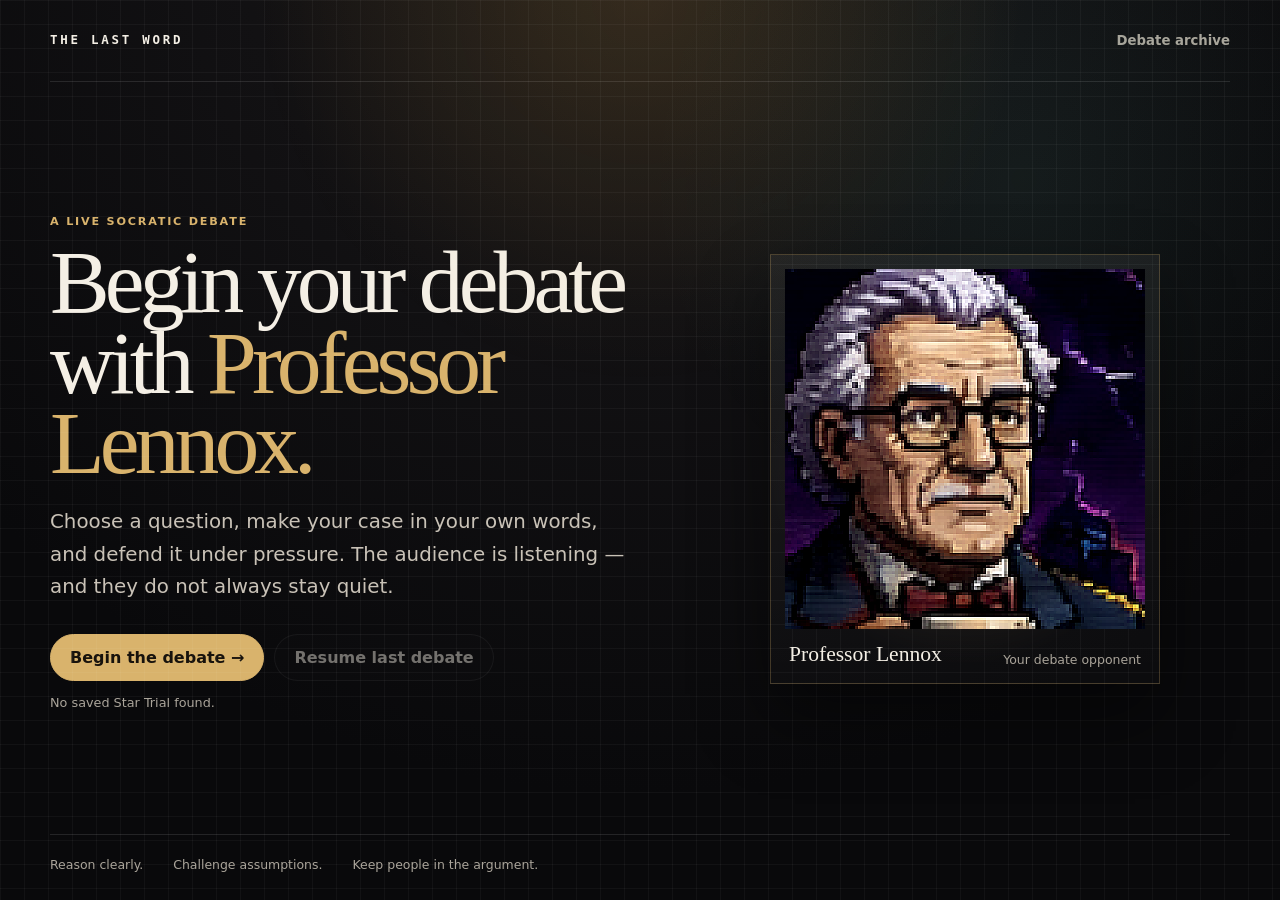
==== commit 58d3e5cb: "Add files via upload" ====
--- a/index.html
+++ b/index.html
@@ -3,31 +3,45 @@
 <head>
   <meta charset="utf-8" />
   <meta name="viewport" content="width=device-width, initial-scale=1" />
-  <title>The Last Word | Star Trial</title>
+  <title>The Last Word | Debate Professor Lennox</title>
   <link rel="stylesheet" href="css/base.css" />
-  <link rel="stylesheet" href="css/arcade.css" />
+  <link rel="stylesheet" href="css/debate.css" />
 </head>
-<body class="title-page-body">
-  <main class="title-screen-page" aria-labelledby="gameTitle">
-    <section class="title-cabinet" aria-label="The Last Word title screen">
-      <img class="title-art" src="assets/ui/home-title-screen.png" alt="The Last Word retro game title screen with Professor L" />
+<body class="debate-start-body">
+  <main class="debate-start-shell" aria-labelledby="gameTitle">
+    <header class="debate-brandbar">
+      <a class="debate-wordmark" href="index.html">THE LAST WORD</a>
+      <a class="quiet-link" href="account.html">Debate archive</a>
+    </header>
 
-      <div class="title-hotspots" aria-hidden="false">
-        <h1 id="gameTitle" class="sr-only">The Last Word</h1>
+    <section class="debate-start-card">
+      <div class="start-copy">
+        <div class="eyebrow">A live Socratic debate</div>
+        <h1 id="gameTitle">Begin your debate with <span>Professor Lennox.</span></h1>
+        <p class="start-lede">Choose a question, make your case in your own words, and defend it under pressure. The audience is listening — and they do not always stay quiet.</p>
+        <div class="start-actions">
+          <button class="debate-btn primary" id="newGameBtn" type="button">Begin the debate <span aria-hidden="true">→</span></button>
+          <button class="debate-btn secondary" id="loadGameBtn" type="button">Resume last debate</button>
+        </div>
+        <p class="start-status" id="saveStatus" aria-live="polite">Checking for an unfinished debate…</p>
+      </div>
 
-        <button class="title-hit title-new-game" type="button" id="newGameBtn">
-          <span>New Game</span>
-        </button>
-        <button class="title-hit title-load-game" type="button" id="loadGameBtn">
-          <span>Load Game</span>
-        </button>
-        <a class="title-hit title-account" href="account.html">
-          <span>Account</span>
-        </a>
-
-        <p class="title-status" id="saveStatus">Checking saved game...</p>
+      <div class="start-stage" aria-label="Professor Lennox and the debate audience">
+        <div class="stage-glow"></div>
+        <figure class="professor-hero">
+          <img src="assets/portraits/professor-l.png" alt="Professor Lennox portrait" />
+          <figcaption>
+            <strong>Professor Lennox</strong>
+            <span>Your debate opponent</span>
+          </figcaption>
+        </figure>
+        <div class="audience-preview" id="audiencePreview" aria-label="Audience members"></div>
       </div>
     </section>
+
+    <footer class="start-footer">
+      <span>Reason clearly.</span><span>Challenge assumptions.</span><span>Keep people in the argument.</span>
+    </footer>
   </main>
 
   <script src="js/env.js"></script>
--- a/css/debate.css
+++ b/css/debate.css
@@ -0,0 +1,184 @@
+:root {
+  --debate-bg: #0b0b0d;
+  --debate-panel: #141416;
+  --debate-panel-2: #1a1a1d;
+  --debate-line: rgba(255,255,255,.11);
+  --debate-text: #f4efe5;
+  --debate-muted: #aaa49a;
+  --debate-gold: #d9b36c;
+  --debate-gold-soft: rgba(217,179,108,.12);
+  --debate-red: #b65b48;
+  --debate-green: #5f8f78;
+}
+* { box-sizing: border-box; }
+body.debate-start-body,
+body.conversation-body { margin:0; min-height:100vh; color:var(--debate-text); background:radial-gradient(circle at 50% -10%, #29221a 0, #121113 34%, #09090b 75%); font-family: Inter, ui-sans-serif, system-ui, -apple-system, BlinkMacSystemFont, "Segoe UI", sans-serif; }
+a { color:inherit; }
+.debate-wordmark { color:var(--debate-text); text-decoration:none; font:800 .78rem/1 ui-monospace,SFMono-Regular,Menlo,monospace; letter-spacing:.22em; }
+.quiet-link,.conversation-nav a,.conversation-nav button { color:var(--debate-muted); text-decoration:none; background:none; border:0; font:600 .83rem/1 system-ui,sans-serif; cursor:pointer; padding:8px 0; }
+.quiet-link:hover,.conversation-nav a:hover,.conversation-nav button:hover { color:var(--debate-text); }
+.eyebrow { display:block; color:var(--debate-gold); font-size:.7rem; font-weight:800; letter-spacing:.16em; text-transform:uppercase; }
+.debate-btn { border:1px solid var(--debate-line); border-radius:999px; padding:13px 19px; font-weight:800; cursor:pointer; transition:transform .18s ease,border-color .18s ease,background .18s ease; }
+.debate-btn:hover { transform:translateY(-1px); }
+.debate-btn.primary { color:#17120c; border-color:var(--debate-gold); background:var(--debate-gold); }
+.debate-btn.primary:hover { background:#e5c484; }
+.debate-btn.secondary { color:var(--debate-text); background:rgba(255,255,255,.025); }
+.debate-btn:disabled { opacity:.45; cursor:not-allowed; transform:none; }
+
+/* Start */
+.debate-start-shell { width:min(1180px, calc(100% - 36px)); margin:0 auto; min-height:100vh; display:grid; grid-template-rows:auto 1fr auto; }
+.debate-brandbar { display:flex; align-items:center; justify-content:space-between; padding:26px 0; border-bottom:1px solid var(--debate-line); }
+.debate-start-card { display:grid; grid-template-columns:minmax(0,1.05fr) minmax(420px,.95fr); gap:64px; align-items:center; padding:70px 0 48px; }
+.start-copy h1 { max-width:700px; margin:14px 0 22px; font-family: Georgia, "Times New Roman", serif; font-size:clamp(3rem,7vw,6.5rem); line-height:.9; font-weight:500; letter-spacing:-.055em; }
+.start-copy h1 span { color:var(--debate-gold); }
+.start-lede { max-width:640px; color:#c9c2b7; font-size:clamp(1rem,1.7vw,1.24rem); line-height:1.65; }
+.start-actions { display:flex; flex-wrap:wrap; gap:10px; margin-top:30px; }
+.start-status { min-height:1.2em; color:var(--debate-muted); font-size:.8rem; margin-top:14px; }
+.start-stage { position:relative; min-height:590px; display:grid; place-items:center; }
+.stage-glow { position:absolute; width:80%; aspect-ratio:1; border-radius:50%; background:radial-gradient(circle, rgba(217,179,108,.18), rgba(217,179,108,0) 65%); filter:blur(4px); }
+.professor-hero { position:relative; z-index:2; width:min(390px,84%); margin:0; padding:14px; border:1px solid rgba(217,179,108,.25); background:linear-gradient(180deg, rgba(255,255,255,.055), rgba(255,255,255,.015)); box-shadow:0 35px 70px rgba(0,0,0,.46); }
+.professor-hero img { display:block; width:100%; aspect-ratio:1/1; object-fit:cover; filter:saturate(.82) contrast(1.05); }
+.professor-hero figcaption { display:flex; align-items:end; justify-content:space-between; gap:14px; padding:14px 4px 2px; }
+.professor-hero strong { font:500 1.35rem/1.1 Georgia,serif; }
+.professor-hero span { color:var(--debate-muted); font-size:.78rem; }
+.audience-preview { position:absolute; z-index:3; left:50%; bottom:2px; transform:translateX(-50%); width:100%; display:flex; justify-content:center; gap:7px; }
+.preview-persona { width:62px; height:62px; border-radius:50%; overflow:hidden; border:2px solid #272326; background:#09090b; box-shadow:0 8px 20px rgba(0,0,0,.45); }
+.preview-persona img { width:100%; height:100%; object-fit:cover; }
+.preview-persona:nth-child(even) { transform:translateY(10px); }
+.start-footer { display:flex; gap:10px 30px; flex-wrap:wrap; padding:22px 0 28px; border-top:1px solid var(--debate-line); color:var(--debate-muted); font-size:.78rem; }
+
+/* Conversation */
+.conversation-app { width:min(1480px, calc(100% - 28px)); margin:0 auto; padding-bottom:36px; }
+.debate-topbar { min-height:78px; display:grid; grid-template-columns:220px minmax(0,1fr) 220px; gap:18px; align-items:center; border-bottom:1px solid var(--debate-line); }
+.topic-pill { min-width:0; display:flex; align-items:baseline; justify-content:center; gap:9px; }
+.topic-pill span { color:var(--debate-muted); font-size:.72rem; text-transform:uppercase; letter-spacing:.1em; }
+.topic-pill strong { overflow:hidden; text-overflow:ellipsis; white-space:nowrap; font:500 1rem/1.3 Georgia,serif; }
+.conversation-nav { display:flex; justify-content:flex-end; gap:18px; }
+.debate-room { display:grid; grid-template-columns:310px minmax(0,1fr); gap:22px; padding:22px 0; }
+.professor-column { display:grid; gap:14px; align-content:start; position:sticky; top:18px; align-self:start; }
+.opponent-card,.debate-brief,.conversation-column,.audience-dock { border:1px solid var(--debate-line); background:rgba(20,20,22,.84); backdrop-filter:blur(12px); }
+.opponent-card { padding:12px; }
+.opponent-card img { width:100%; aspect-ratio:1/1; object-fit:cover; display:block; filter:saturate(.78); }
+.opponent-status { display:flex; align-items:center; gap:7px; margin:1px 0 10px; color:#bdb5aa; font-size:.73rem; }
+.status-dot { width:7px; height:7px; border-radius:50%; background:#79b58e; box-shadow:0 0 0 4px rgba(121,181,142,.09); }
+.opponent-copy { padding:16px 6px 8px; }
+.opponent-copy h2 { margin:6px 0 8px; font:500 1.55rem/1 Georgia,serif; }
+.opponent-copy p,.debate-brief p { margin:0; color:var(--debate-muted); font-size:.84rem; line-height:1.55; }
+.debate-brief { padding:17px; }
+.debate-brief p { margin-top:8px; color:#d0c8bc; }
+.conversation-column { min-height:680px; display:grid; grid-template-rows:auto 1fr auto; overflow:hidden; }
+.conversation-heading { display:flex; justify-content:space-between; gap:14px; align-items:end; padding:21px 24px 18px; border-bottom:1px solid var(--debate-line); }
+.conversation-heading h1 { margin:5px 0 0; font:500 clamp(1.45rem,2.2vw,2.1rem)/1 Georgia,serif; }
+.turn-count { color:var(--debate-muted); font:700 .74rem/1 ui-monospace,monospace; }
+.message-thread { min-height:380px; max-height:calc(100vh - 350px); overflow-y:auto; padding:28px 24px 34px; display:flex; flex-direction:column; gap:20px; scroll-behavior:smooth; }
+.message { max-width:min(78%,720px); display:grid; grid-template-columns:40px minmax(0,1fr); gap:10px; align-items:start; animation:messageIn .25s ease both; }
+.message.user { align-self:flex-end; grid-template-columns:minmax(0,1fr) 40px; }
+.message-avatar { width:40px; height:40px; border-radius:50%; border:1px solid var(--debate-line); overflow:hidden; background:#252326; display:grid; place-items:center; color:var(--debate-gold); font-weight:900; }
+.message-avatar img { width:100%; height:100%; object-fit:cover; }
+.message-body { border:1px solid var(--debate-line); background:#18181b; padding:13px 15px 14px; }
+.message.user .message-body { background:#27231d; border-color:rgba(217,179,108,.24); }
+.message-meta { display:flex; justify-content:space-between; gap:12px; margin-bottom:6px; color:var(--debate-muted); font-size:.7rem; }
+.message-meta strong { color:var(--debate-text); }
+.message p { margin:0; line-height:1.58; white-space:pre-wrap; }
+.message.typing .message-body { color:var(--debate-muted); font-style:italic; }
+.composer { padding:17px 20px 18px; border-top:1px solid var(--debate-line); background:#111113; }
+.composer label { display:block; margin-bottom:8px; color:#d0c7b9; font-size:.76rem; font-weight:750; }
+.composer textarea { width:100%; resize:none; min-height:84px; max-height:180px; border:1px solid var(--debate-line); border-radius:0; outline:none; color:var(--debate-text); background:#19191c; padding:13px 14px; font:inherit; line-height:1.45; }
+.composer textarea:focus { border-color:rgba(217,179,108,.58); box-shadow:0 0 0 3px rgba(217,179,108,.06); }
+.composer-footer { display:flex; align-items:center; justify-content:space-between; gap:12px; margin-top:10px; }
+.composer-footer > span { color:var(--debate-muted); font-size:.72rem; }
+
+/* Audience */
+.audience-dock { padding:18px 20px 20px; }
+.audience-head { display:flex; justify-content:space-between; align-items:end; gap:20px; margin-bottom:14px; }
+.audience-head h2 { margin:4px 0 0; font:500 1.35rem/1 Georgia,serif; }
+.audience-head p { max-width:520px; margin:0; color:var(--debate-muted); font-size:.78rem; text-align:right; }
+.audience-row { display:grid; grid-template-columns:repeat(6,minmax(0,1fr)); gap:10px; }
+.audience-card { position:relative; display:grid; grid-template-columns:54px minmax(0,1fr); gap:10px; align-items:center; min-width:0; padding:9px; border:1px solid var(--debate-line); background:#101012; color:var(--debate-text); text-align:left; cursor:pointer; transition:transform .18s ease,border-color .18s ease,box-shadow .18s ease; }
+.audience-card:hover { transform:translateY(-2px); border-color:rgba(217,179,108,.38); }
+.audience-card img { width:54px; height:54px; object-fit:cover; border-radius:50%; filter:saturate(.8); }
+.audience-card strong { display:block; overflow:hidden; text-overflow:ellipsis; white-space:nowrap; font-size:.77rem; }
+.audience-card small { display:block; margin-top:4px; color:var(--debate-muted); overflow:hidden; text-overflow:ellipsis; white-space:nowrap; font-size:.67rem; }
+.audience-card.interrupting { border-color:var(--persona-accent,var(--debate-gold)); box-shadow:0 0 0 2px color-mix(in srgb, var(--persona-accent,var(--debate-gold)) 24%, transparent), 0 0 28px color-mix(in srgb, var(--persona-accent,var(--debate-gold)) 18%, transparent); animation:audiencePulse .55s ease 2; }
+.audience-card::after { content:""; position:absolute; top:8px; right:8px; width:6px; height:6px; border-radius:50%; background:var(--persona-accent,var(--debate-gold)); opacity:.35; }
+.theme-rust { --persona-accent:#c97654; }.theme-violet{--persona-accent:#9a7ae8}.theme-gold{--persona-accent:#d6ad55}.theme-silver{--persona-accent:#b5bec8}.theme-green{--persona-accent:#6ca67a}.theme-teal{--persona-accent:#5fa5a1}
+
+/* Interruption */
+.interruption-layer { position:fixed; right:26px; bottom:28px; z-index:60; width:min(390px,calc(100vw - 30px)); pointer-events:none; display:grid; gap:10px; }
+.interruption-toast { --persona-accent:var(--debate-gold); position:relative; display:grid; grid-template-columns:52px minmax(0,1fr) auto; gap:11px; align-items:start; padding:12px; border:1px solid color-mix(in srgb, var(--persona-accent) 55%, #262428); border-left:4px solid var(--persona-accent); background:rgba(24,23,25,.97); box-shadow:0 20px 55px rgba(0,0,0,.5); pointer-events:auto; animation:toastIn .3s ease both; }
+.interruption-toast.leaving { animation:toastOut .28s ease both; }
+.interruption-toast img { width:52px; height:52px; border-radius:50%; object-fit:cover; }
+.interruption-toast strong { display:block; margin-bottom:4px; font-size:.78rem; color:var(--persona-accent); }
+.interruption-toast p { margin:0; color:#ece5da; line-height:1.38; font-size:.83rem; }
+.toast-dismiss { border:0; background:none; color:#8f8981; cursor:pointer; font-size:1rem; padding:1px 4px; }
+
+/* Drawer */
+.persona-drawer { position:fixed; inset:0; z-index:80; pointer-events:none; visibility:hidden; }
+.persona-drawer.open { pointer-events:auto; visibility:visible; }
+.drawer-scrim { position:absolute; inset:0; border:0; background:rgba(0,0,0,.62); opacity:0; transition:opacity .2s ease; }
+.persona-drawer.open .drawer-scrim { opacity:1; }
+.drawer-panel { position:absolute; right:0; top:0; height:100%; width:min(430px,92vw); overflow-y:auto; padding:28px; background:#151517; border-left:1px solid var(--debate-line); transform:translateX(100%); transition:transform .24s ease; }
+.persona-drawer.open .drawer-panel { transform:translateX(0); }
+.drawer-close { position:absolute; right:17px; top:14px; border:0; background:none; color:var(--debate-muted); font-size:1.7rem; cursor:pointer; }
+.drawer-panel > img { width:112px; height:112px; object-fit:cover; border-radius:50%; margin-bottom:18px; }
+.drawer-panel h2 { margin:6px 0 10px; font:500 2rem/1 Georgia,serif; }
+.drawer-panel > p { color:var(--debate-muted); line-height:1.55; }
+.profile-facts { display:grid; gap:9px; margin:24px 0; }
+.profile-facts div { padding:12px; border:1px solid var(--debate-line); }
+.profile-facts span { display:block; color:var(--debate-muted); font-size:.68rem; text-transform:uppercase; letter-spacing:.1em; }
+.profile-facts strong { display:block; margin-top:5px; font-size:.83rem; line-height:1.35; }
+.history-block { border-top:1px solid var(--debate-line); padding-top:18px; }
+.history-block h3 { margin:0 0 10px; font:500 1.2rem/1 Georgia,serif; }
+.history-entry { padding:10px 0; border-bottom:1px solid rgba(255,255,255,.07); color:#d5cfc6; font-size:.8rem; line-height:1.4; }
+.empty-history { color:var(--debate-muted); font-size:.8rem; }
+
+/* Topics restyle hooks */
+body:not(.debate-start-body):not(.conversation-body) { background:#0b0b0d; }
+body:not(.debate-start-body):not(.conversation-body) .arcade-topbar,
+body:not(.debate-start-body):not(.conversation-body) .arcade-panel { border-color:var(--debate-line); background:#151517; box-shadow:none; }
+body:not(.debate-start-body):not(.conversation-body) .brand { color:var(--debate-text); }
+body:not(.debate-start-body):not(.conversation-body) .kicker { color:var(--debate-gold); }
+body:not(.debate-start-body):not(.conversation-body) .btn.primary { background:var(--debate-gold); color:#19140e; border-color:var(--debate-gold); }
+
+@keyframes messageIn { from{opacity:0;transform:translateY(8px)} to{opacity:1;transform:none} }
+@keyframes audiencePulse { 50%{transform:translateY(-3px) scale(1.015)} }
+@keyframes toastIn { from{opacity:0;transform:translateY(18px) scale(.98)} to{opacity:1;transform:none} }
+@keyframes toastOut { to{opacity:0;transform:translateY(12px) scale(.98)} }
+@media (max-width: 1050px) {
+  .debate-start-card { grid-template-columns:1fr; gap:20px; padding-top:48px; }
+  .start-stage { min-height:500px; }
+  .debate-topbar { grid-template-columns:1fr auto; padding:15px 0; }
+  .topic-pill { grid-column:1/-1; grid-row:2; justify-content:flex-start; }
+  .debate-room { grid-template-columns:230px minmax(0,1fr); }
+  .audience-row { grid-template-columns:repeat(3,minmax(0,1fr)); }
+}
+@media (max-width: 760px) {
+  .debate-start-shell,.conversation-app { width:min(100% - 20px,100%); }
+  .debate-start-card { padding-top:34px; }
+  .start-copy h1 { font-size:clamp(2.8rem,15vw,4.6rem); }
+  .start-stage { min-height:440px; }
+  .preview-persona { width:48px; height:48px; }
+  .debate-room { display:block; padding-top:12px; }
+  .professor-column { position:static; }
+  .opponent-card { display:grid; grid-template-columns:92px minmax(0,1fr); gap:12px; align-items:center; }
+  .opponent-status { grid-column:1/-1; }
+  .opponent-copy { padding:0; }
+  .opponent-card img { width:92px; height:92px; }
+  .opponent-copy p { display:none; }
+  .debate-brief { display:none; }
+  .conversation-column { margin-top:12px; min-height:calc(100vh - 240px); }
+  .conversation-heading { padding:17px; }
+  .message-thread { max-height:none; min-height:430px; padding:20px 14px 26px; }
+  .message { max-width:92%; }
+  .composer { position:sticky; bottom:0; z-index:20; padding:13px; }
+  .composer-footer { align-items:flex-end; }
+  .composer-footer > span { display:none; }
+  .audience-dock { margin-top:12px; padding:15px; }
+  .audience-head { display:block; }
+  .audience-head p { margin-top:7px; text-align:left; }
+  .audience-row { grid-template-columns:repeat(2,minmax(0,1fr)); }
+  .audience-card { grid-template-columns:44px minmax(0,1fr); }
+  .audience-card img { width:44px; height:44px; }
+  .interruption-layer { right:10px; bottom:10px; width:calc(100vw - 20px); }
+}
+@media (prefers-reduced-motion: reduce) { *,*::before,*::after { animation-duration:.001ms!important; transition-duration:.001ms!important; scroll-behavior:auto!important; } }
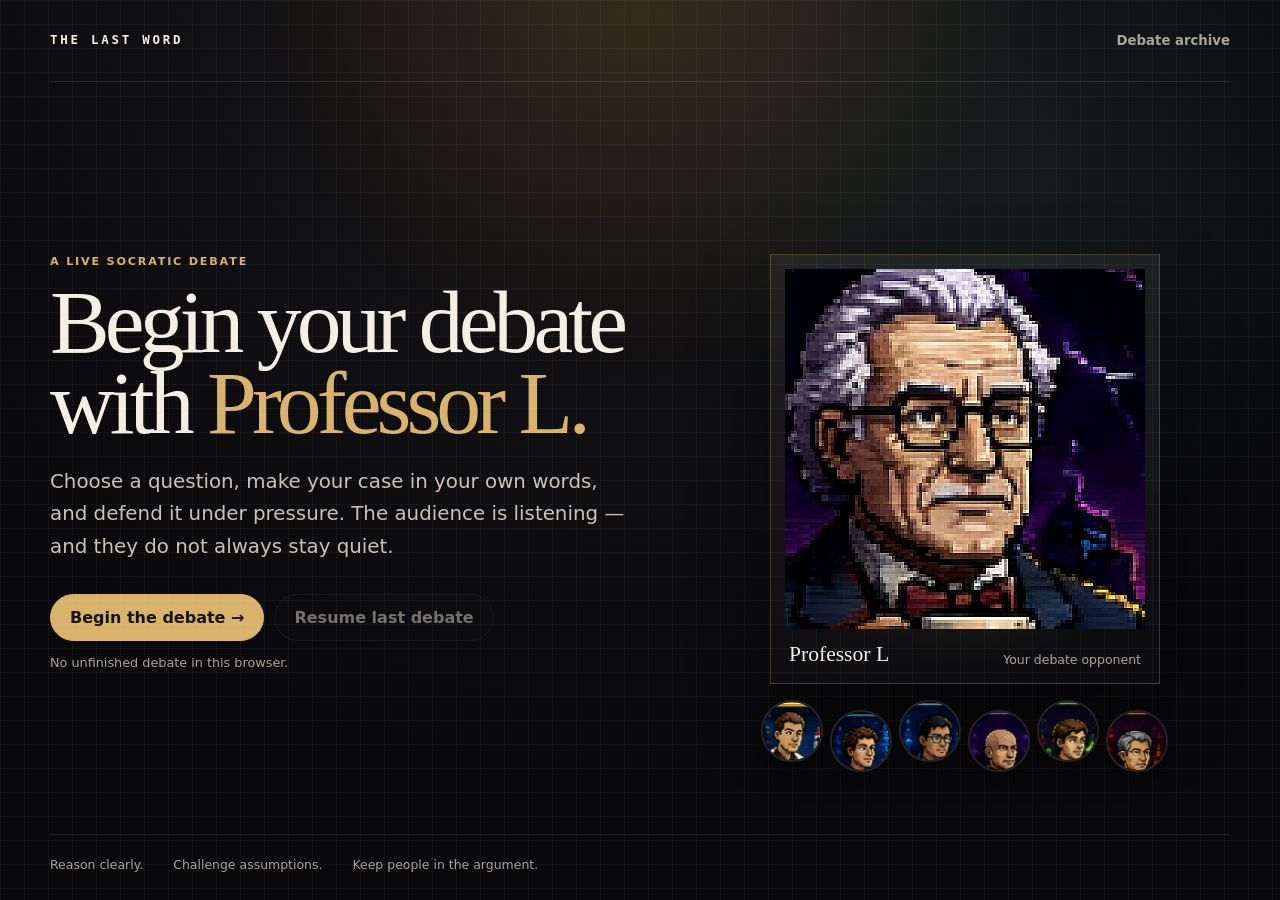
==== commit 21f84309: "Add files via upload" ====
--- a/index.html
+++ b/index.html
@@ -3,7 +3,7 @@
 <head>
   <meta charset="utf-8" />
   <meta name="viewport" content="width=device-width, initial-scale=1" />
-  <title>The Last Word | Debate Professor Lennox</title>
+  <title>The Last Word | Debate Professor L</title>
   <link rel="stylesheet" href="css/base.css" />
   <link rel="stylesheet" href="css/debate.css" />
 </head>
@@ -17,7 +17,7 @@
     <section class="debate-start-card">
       <div class="start-copy">
         <div class="eyebrow">A live Socratic debate</div>
-        <h1 id="gameTitle">Begin your debate with <span>Professor Lennox.</span></h1>
+        <h1 id="gameTitle">Begin your debate with <span>Professor L.</span></h1>
         <p class="start-lede">Choose a question, make your case in your own words, and defend it under pressure. The audience is listening — and they do not always stay quiet.</p>
         <div class="start-actions">
           <button class="debate-btn primary" id="newGameBtn" type="button">Begin the debate <span aria-hidden="true">→</span></button>
@@ -26,12 +26,12 @@
         <p class="start-status" id="saveStatus" aria-live="polite">Checking for an unfinished debate…</p>
       </div>
 
-      <div class="start-stage" aria-label="Professor Lennox and the debate audience">
+      <div class="start-stage" aria-label="Professor L and the debate audience">
         <div class="stage-glow"></div>
         <figure class="professor-hero">
-          <img src="assets/portraits/professor-l.png" alt="Professor Lennox portrait" />
+          <img src="assets/portraits/professor-l.png" alt="Professor L portrait" />
           <figcaption>
-            <strong>Professor Lennox</strong>
+            <strong>Professor L</strong>
             <span>Your debate opponent</span>
           </figcaption>
         </figure>
--- a/css/debate.css
+++ b/css/debate.css
@@ -182,3 +182,12 @@
   .interruption-layer { right:10px; bottom:10px; width:calc(100vw - 20px); }
 }
 @media (prefers-reduced-motion: reduce) { *,*::before,*::after { animation-duration:.001ms!important; transition-duration:.001ms!important; scroll-behavior:auto!important; } }
+
+
+/* Guided question builder */
+.question-label { display:block; margin:20px 0 8px; color:#ddd3c5; font-size:.76rem; font-weight:800; text-transform:uppercase; letter-spacing:.08em; }
+.question-input { width:100%; min-height:128px; resize:vertical; border:1px solid var(--debate-line); background:#101012; color:var(--debate-text); padding:12px 13px; font:inherit; line-height:1.5; outline:none; }
+.question-input:focus { border-color:rgba(217,179,108,.6); box-shadow:0 0 0 3px rgba(217,179,108,.06); }
+.question-input.needs-question { border-color:#b65b48; box-shadow:0 0 0 3px rgba(182,91,72,.09); }
+.question-help { margin:8px 0 14px; color:var(--debate-muted); font-size:.73rem; line-height:1.45; }
+.brief-context-label { margin-top:18px; }
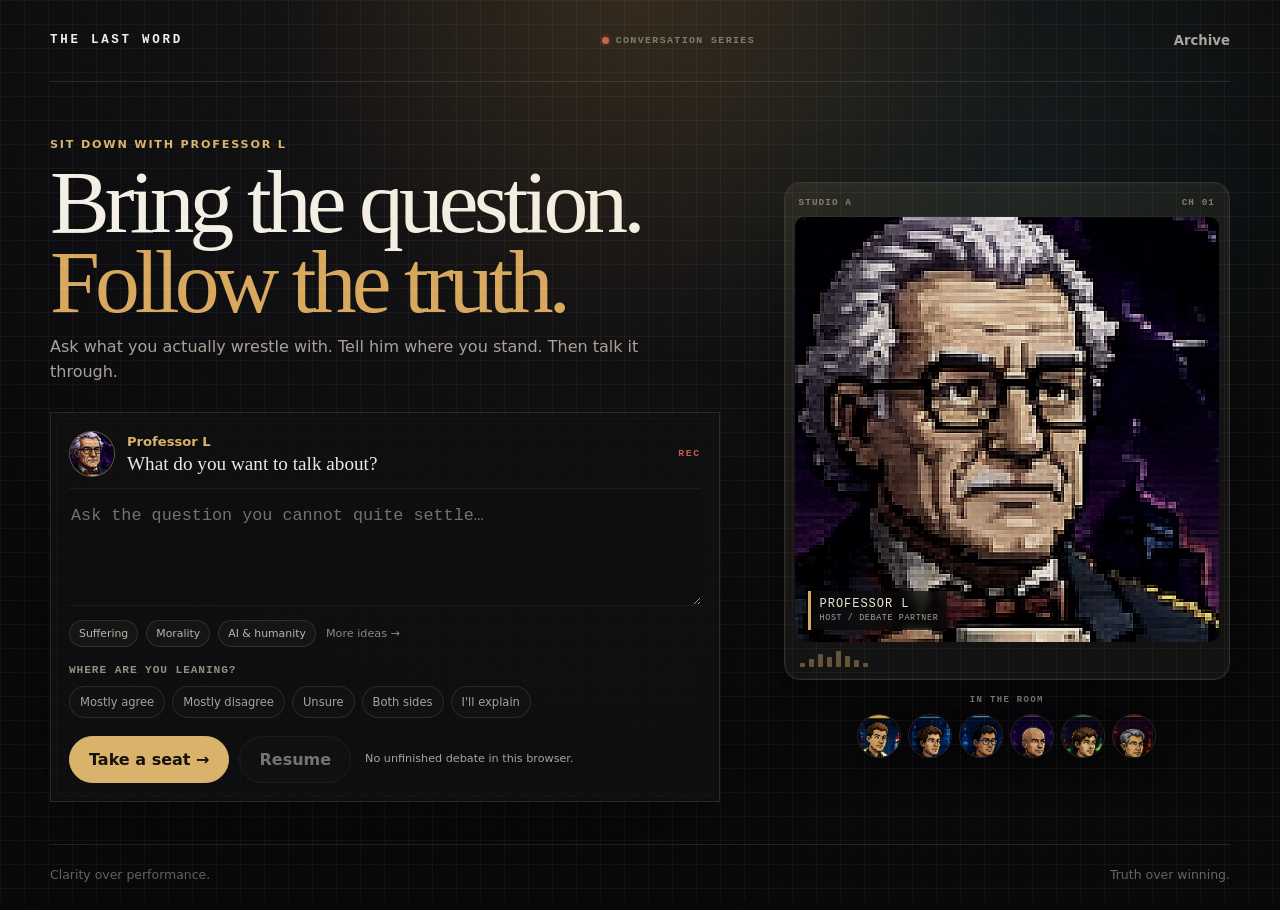
==== commit 79239e76: "Add files via upload" ====
--- a/index.html
+++ b/index.html
@@ -3,44 +3,85 @@
 <head>
   <meta charset="utf-8" />
   <meta name="viewport" content="width=device-width, initial-scale=1" />
-  <title>The Last Word | Debate Professor L</title>
+  <title>The Last Word | Professor L</title>
   <link rel="stylesheet" href="css/base.css" />
   <link rel="stylesheet" href="css/debate.css" />
 </head>
-<body class="debate-start-body">
+<body class="debate-start-body podcast-home">
   <main class="debate-start-shell" aria-labelledby="gameTitle">
     <header class="debate-brandbar">
       <a class="debate-wordmark" href="index.html">THE LAST WORD</a>
-      <a class="quiet-link" href="account.html">Debate archive</a>
+      <div class="home-channel-tag"><span class="live-dot"></span> CONVERSATION SERIES</div>
+      <a class="quiet-link" href="account.html">Archive</a>
     </header>
 
-    <section class="debate-start-card">
-      <div class="start-copy">
-        <div class="eyebrow">A live Socratic debate</div>
-        <h1 id="gameTitle">Begin your debate with <span>Professor L.</span></h1>
-        <p class="start-lede">Choose a question, make your case in your own words, and defend it under pressure. The audience is listening — and they do not always stay quiet.</p>
-        <div class="start-actions">
-          <button class="debate-btn primary" id="newGameBtn" type="button">Begin the debate <span aria-hidden="true">→</span></button>
-          <button class="debate-btn secondary" id="loadGameBtn" type="button">Resume last debate</button>
-        </div>
-        <p class="start-status" id="saveStatus" aria-live="polite">Checking for an unfinished debate…</p>
+    <section class="podcast-hero">
+      <div class="podcast-intro">
+        <div class="eyebrow">Sit down with Professor L</div>
+        <h1 id="gameTitle">Bring the question.<br><span>Follow the truth.</span></h1>
+        <p class="podcast-tagline">Ask what you actually wrestle with. Tell him where you stand. Then talk it through.</p>
+
+        <form class="opening-chat-form podcast-question-card" id="openingChatForm">
+          <div class="opening-message-shell">
+            <div class="opening-avatar"><img src="assets/portraits/professor-l.png" alt="Professor L" /></div>
+            <div class="opening-prompt">
+              <strong>Professor L</strong>
+              <span>What do you want to talk about?</span>
+            </div>
+            <span class="studio-rec">REC</span>
+          </div>
+
+          <label class="sr-only" for="openingQuestion">Your question</label>
+          <textarea id="openingQuestion" class="opening-question" rows="4" maxlength="1600" placeholder="Ask the question you cannot quite settle…" required></textarea>
+
+          <div class="example-questions compact-examples" aria-label="Example questions">
+            <button type="button" data-example="If God is good, why is there so much suffering?">Suffering</button>
+            <button type="button" data-example="Can objective morality exist without God?">Morality</button>
+            <button type="button" data-example="If AI can reason and create, what still makes human beings unique?">AI & humanity</button>
+            <a href="topics.html">More ideas →</a>
+          </div>
+
+          <fieldset class="stance-fieldset podcast-stance">
+            <legend>Where are you leaning?</legend>
+            <div class="stance-options stance-chips">
+              <label><input type="radio" name="stance" value="mostly-agree" required><span>Mostly agree</span></label>
+              <label><input type="radio" name="stance" value="mostly-disagree"><span>Mostly disagree</span></label>
+              <label><input type="radio" name="stance" value="unsure"><span>Unsure</span></label>
+              <label><input type="radio" name="stance" value="both-sides"><span>Both sides</span></label>
+              <label><input type="radio" name="stance" value="explain"><span>I'll explain</span></label>
+            </div>
+          </fieldset>
+
+          <div class="stance-detail-wrap" id="stanceDetailWrap" hidden>
+            <label for="stanceDetail">Your starting point</label>
+            <textarea id="stanceDetail" rows="2" maxlength="900" placeholder="Tell Professor L where you're coming from…"></textarea>
+          </div>
+
+          <div class="opening-actions podcast-actions">
+            <button class="debate-btn primary" id="startConversationBtn" type="submit">Take a seat <span aria-hidden="true">→</span></button>
+            <button class="debate-btn secondary" id="loadGameBtn" type="button">Resume</button>
+            <span class="start-status" id="saveStatus" aria-live="polite"></span>
+          </div>
+        </form>
       </div>
 
-      <div class="start-stage" aria-label="Professor L and the debate audience">
-        <div class="stage-glow"></div>
-        <figure class="professor-hero">
-          <img src="assets/portraits/professor-l.png" alt="Professor L portrait" />
-          <figcaption>
-            <strong>Professor L</strong>
-            <span>Your debate opponent</span>
-          </figcaption>
-        </figure>
+      <aside class="podcast-stage-preview" aria-label="Professor L studio preview">
+        <div class="retro-monitor">
+          <div class="monitor-topline"><span>STUDIO A</span><span>CH 01</span></div>
+          <div class="monitor-image-wrap">
+            <img src="assets/portraits/professor-l.png" alt="Professor L portrait" />
+            <div class="monitor-scanlines"></div>
+            <div class="monitor-caption"><strong>PROFESSOR L</strong><span>HOST / DEBATE PARTNER</span></div>
+          </div>
+          <div class="monitor-meter"><i></i><i></i><i></i><i></i><i></i><i></i><i></i><i></i></div>
+        </div>
+        <div class="audience-preview-label">IN THE ROOM</div>
         <div class="audience-preview" id="audiencePreview" aria-label="Audience members"></div>
-      </div>
+      </aside>
     </section>
 
-    <footer class="start-footer">
-      <span>Reason clearly.</span><span>Challenge assumptions.</span><span>Keep people in the argument.</span>
+    <footer class="start-footer minimalist-footer">
+      <span>Clarity over performance.</span><span>Truth over winning.</span>
     </footer>
   </main>
 
--- a/css/debate.css
+++ b/css/debate.css
@@ -66,20 +66,21 @@
 .opponent-copy p,.debate-brief p { margin:0; color:var(--debate-muted); font-size:.84rem; line-height:1.55; }
 .debate-brief { padding:17px; }
 .debate-brief p { margin-top:8px; color:#d0c8bc; }
-.conversation-column { min-height:680px; display:grid; grid-template-rows:auto 1fr auto; overflow:hidden; }
+.conversation-column { min-height:680px; display:grid; grid-template-rows:auto minmax(0,1fr) auto; overflow:visible; }
 .conversation-heading { display:flex; justify-content:space-between; gap:14px; align-items:end; padding:21px 24px 18px; border-bottom:1px solid var(--debate-line); }
 .conversation-heading h1 { margin:5px 0 0; font:500 clamp(1.45rem,2.2vw,2.1rem)/1 Georgia,serif; }
 .turn-count { color:var(--debate-muted); font:700 .74rem/1 ui-monospace,monospace; }
-.message-thread { min-height:380px; max-height:calc(100vh - 350px); overflow-y:auto; padding:28px 24px 34px; display:flex; flex-direction:column; gap:20px; scroll-behavior:smooth; }
+.message-thread { min-height:380px; height:auto; max-height:none; overflow-y:visible; padding:28px 24px 34px; display:flex; flex-direction:column; gap:20px; scroll-behavior:smooth; }
 .message { max-width:min(78%,720px); display:grid; grid-template-columns:40px minmax(0,1fr); gap:10px; align-items:start; animation:messageIn .25s ease both; }
 .message.user { align-self:flex-end; grid-template-columns:minmax(0,1fr) 40px; }
 .message-avatar { width:40px; height:40px; border-radius:50%; border:1px solid var(--debate-line); overflow:hidden; background:#252326; display:grid; place-items:center; color:var(--debate-gold); font-weight:900; }
 .message-avatar img { width:100%; height:100%; object-fit:cover; }
-.message-body { border:1px solid var(--debate-line); background:#18181b; padding:13px 15px 14px; }
+.message-body { height:auto; min-height:0; overflow:visible; border:1px solid var(--debate-line); background:#18181b; padding:13px 15px 14px; }
 .message.user .message-body { background:#27231d; border-color:rgba(217,179,108,.24); }
 .message-meta { display:flex; justify-content:space-between; gap:12px; margin-bottom:6px; color:var(--debate-muted); font-size:.7rem; }
 .message-meta strong { color:var(--debate-text); }
-.message p { margin:0; line-height:1.58; white-space:pre-wrap; }
+.message p { margin:0; line-height:1.58; white-space:normal; overflow-wrap:anywhere; }
+.message p code { padding:.08em .3em; border:1px solid rgba(255,255,255,.1); background:rgba(255,255,255,.05); font-family:ui-monospace,SFMono-Regular,Menlo,monospace; font-size:.9em; }
 .message.typing .message-body { color:var(--debate-muted); font-style:italic; }
 .composer { padding:17px 20px 18px; border-top:1px solid var(--debate-line); background:#111113; }
 .composer label { display:block; margin-bottom:8px; color:#d0c7b9; font-size:.76rem; font-weight:750; }
@@ -191,3 +192,219 @@
 .question-input.needs-question { border-color:#b65b48; box-shadow:0 0 0 3px rgba(182,91,72,.09); }
 .question-help { margin:8px 0 14px; color:var(--debate-muted); font-size:.73rem; line-height:1.45; }
 .brief-context-label { margin-top:18px; }
+
+/* Curated clarity-library refinements */
+.category-tab {
+  display: flex;
+  align-items: center;
+  justify-content: space-between;
+  gap: 12px;
+}
+.category-tab small {
+  opacity: .58;
+  font-size: .72rem;
+}
+.topic-sidebar-note {
+  margin: 7px 0 14px;
+  line-height: 1.45;
+}
+.topic-count {
+  margin-top: 7px;
+  opacity: .64;
+}
+
+/* Chat-first opening */
+.chat-first-card { grid-template-columns:minmax(0,1.15fr) minmax(360px,.85fr); gap:52px; }
+.chat-first-copy h1 { font-size:clamp(2.8rem,6.2vw,5.7rem); }
+.opening-chat-form { margin-top:28px; max-width:760px; }
+.opening-message-shell { display:flex; align-items:center; gap:12px; margin-bottom:10px; }
+.opening-avatar { width:46px; height:46px; border-radius:50%; overflow:hidden; border:1px solid rgba(217,179,108,.42); background:#161619; flex:0 0 auto; }
+.opening-avatar img { width:100%; height:100%; object-fit:cover; }
+.opening-prompt { display:grid; gap:3px; }
+.opening-prompt strong { font-size:.82rem; color:var(--debate-gold); }
+.opening-prompt span { font:500 1.2rem/1.2 Georgia,serif; color:#eee7dc; }
+.opening-question { width:100%; min-height:150px; resize:vertical; border:1px solid rgba(217,179,108,.24); background:#111113; color:var(--debate-text); padding:18px; font:500 1.05rem/1.55 inherit; outline:none; box-shadow:0 18px 50px rgba(0,0,0,.18); }
+.opening-question:focus { border-color:rgba(217,179,108,.66); box-shadow:0 0 0 3px rgba(217,179,108,.07),0 18px 50px rgba(0,0,0,.2); }
+.opening-question::placeholder { color:#777169; }
+.example-questions { display:flex; flex-wrap:wrap; gap:8px; margin:10px 0 24px; }
+.example-questions button { border:1px solid var(--debate-line); background:rgba(255,255,255,.02); color:#bcb5aa; border-radius:999px; padding:8px 11px; font-size:.72rem; cursor:pointer; }
+.example-questions button:hover { color:var(--debate-text); border-color:rgba(217,179,108,.36); }
+.stance-fieldset { border:0; padding:0; margin:0; }
+.stance-fieldset legend { padding:0; margin:0 0 4px; font:600 1.08rem/1.3 Georgia,serif; color:#efe7db; }
+.stance-fieldset > p { margin:0 0 12px; color:var(--debate-muted); font-size:.76rem; line-height:1.45; }
+.stance-options { display:grid; grid-template-columns:repeat(2,minmax(0,1fr)); gap:8px; }
+.stance-options label { display:flex; align-items:center; gap:9px; border:1px solid var(--debate-line); background:#111113; padding:11px 12px; cursor:pointer; min-height:46px; }
+.stance-options label:hover { border-color:rgba(217,179,108,.38); }
+.stance-options label:has(input:checked) { border-color:rgba(217,179,108,.72); background:var(--debate-gold-soft); }
+.stance-options input { accent-color:var(--debate-gold); }
+.stance-options span { color:#d5cec4; font-size:.8rem; }
+.stance-detail-wrap { margin-top:12px; }
+.stance-detail-wrap label { display:block; margin-bottom:7px; color:#d7cec1; font-size:.78rem; font-weight:700; }
+.stance-detail-wrap textarea { width:100%; resize:vertical; border:1px solid var(--debate-line); background:#111113; color:var(--debate-text); padding:12px 13px; font:inherit; line-height:1.45; outline:none; }
+.stance-detail-wrap textarea:focus { border-color:rgba(217,179,108,.58); }
+.opening-actions { display:flex; flex-wrap:wrap; gap:10px; margin-top:18px; }
+.topic-suggestion-link { display:flex; flex-wrap:wrap; gap:8px; margin-top:18px; color:var(--debate-muted); font-size:.78rem; }
+.topic-suggestion-link a { color:var(--debate-gold); text-decoration:none; font-weight:700; }
+.compact-stage { min-height:520px; }
+.sr-only { position:absolute!important; width:1px!important; height:1px!important; padding:0!important; margin:-1px!important; overflow:hidden!important; clip:rect(0,0,0,0)!important; white-space:nowrap!important; border:0!important; }
+@media (max-width: 760px) {
+  .chat-first-card { grid-template-columns:1fr; }
+  .stance-options { grid-template-columns:1fr; }
+  .compact-stage { min-height:360px; }
+  .opening-question { min-height:132px; }
+}
+
+/* =========================================================
+   PODCAST STUDIO REDESIGN
+   Retro broadcast feel, minimal home, conversational transcript
+   ========================================================= */
+:root {
+  --studio-cream: #e8dcc4;
+  --studio-amber: #d8a85f;
+  --studio-red: #c95e4a;
+  --studio-green: #7d9a78;
+  --studio-black: #09090a;
+  --studio-panel: #131315;
+  --studio-panel-warm: #191611;
+}
+
+/* Home */
+.podcast-home { background:
+  radial-gradient(circle at 72% 18%, rgba(216,168,95,.11), transparent 28%),
+  linear-gradient(180deg, #0c0c0d 0%, #0a0908 100%); }
+.home-channel-tag { color:#7d776d; font:700 .62rem/1 ui-monospace,SFMono-Regular,Menlo,monospace; letter-spacing:.14em; display:flex; align-items:center; gap:7px; }
+.live-dot,.feed-live-dot { width:7px; height:7px; border-radius:50%; background:var(--studio-red); display:inline-block; box-shadow:0 0 0 3px rgba(201,94,74,.1); }
+.podcast-hero { min-height:calc(100vh - 145px); display:grid; grid-template-columns:minmax(0,1.08fr) minmax(350px,.72fr); gap:64px; align-items:center; padding:56px 0 42px; }
+.podcast-intro { min-width:0; }
+.podcast-intro h1 { margin:11px 0 13px; max-width:760px; font:500 clamp(3.25rem,7vw,6.8rem)/.89 Georgia,"Times New Roman",serif; letter-spacing:-.055em; }
+.podcast-intro h1 span { color:var(--studio-amber); }
+.podcast-tagline { max-width:590px; margin:0; color:#aaa299; font-size:1rem; line-height:1.55; }
+.podcast-question-card { max-width:720px; margin-top:28px; padding:18px; border:1px solid rgba(232,220,196,.13); background:rgba(17,17,18,.82); box-shadow:0 28px 80px rgba(0,0,0,.28); position:relative; }
+.podcast-question-card::before { content:""; position:absolute; inset:5px; border:1px solid rgba(255,255,255,.025); pointer-events:none; }
+.podcast-question-card .opening-message-shell { margin:0 0 11px; }
+.studio-rec { margin-left:auto; color:var(--studio-red); font:800 .61rem/1 ui-monospace,SFMono-Regular,Menlo,monospace; letter-spacing:.16em; }
+.podcast-question-card .opening-question { min-height:118px; border:0; border-top:1px solid rgba(255,255,255,.06); border-bottom:1px solid rgba(255,255,255,.06); background:#0e0e0f; box-shadow:none; padding:17px 2px; font-size:1.05rem; }
+.podcast-question-card .opening-question:focus { border-color:rgba(216,168,95,.36); box-shadow:none; }
+.compact-examples { margin:10px 0 18px; align-items:center; }
+.compact-examples button { padding:6px 9px; font-size:.68rem; background:#151516; }
+.compact-examples a { color:#8e867b; margin-left:2px; font-size:.7rem; text-decoration:none; }
+.compact-examples a:hover { color:var(--studio-amber); }
+.podcast-stance legend { margin-bottom:9px; font:700 .7rem/1 ui-monospace,SFMono-Regular,Menlo,monospace; letter-spacing:.08em; text-transform:uppercase; color:#958d82; }
+.podcast-stance > p { display:none; }
+.stance-chips { display:flex; flex-wrap:wrap; gap:7px; }
+.stance-chips label { min-height:0; padding:0; border:0; background:transparent; }
+.stance-chips label:has(input:checked) { background:transparent; border:0; }
+.stance-chips input { position:absolute; opacity:0; pointer-events:none; }
+.stance-chips span { display:block; border:1px solid rgba(255,255,255,.10); border-radius:999px; padding:8px 10px; background:#111112; color:#a9a198; font-size:.72rem; transition:.18s ease; }
+.stance-chips label:hover span { border-color:rgba(216,168,95,.4); color:#ddd2c1; }
+.stance-chips label:has(input:checked) span { border-color:rgba(216,168,95,.78); color:#20170b; background:var(--studio-amber); }
+.podcast-actions { align-items:center; }
+.podcast-actions .start-status { margin:0 0 0 4px; flex:1 1 220px; font-size:.7rem; }
+.podcast-stage-preview { min-width:0; align-self:center; }
+.retro-monitor { padding:10px; border:1px solid #34302a; border-radius:16px; background:linear-gradient(145deg,#24211d,#121212 70%); box-shadow:0 35px 80px rgba(0,0,0,.48), inset 0 0 0 2px rgba(255,255,255,.02); }
+.monitor-topline { display:flex; justify-content:space-between; padding:5px 4px 10px; color:#827b70; font:700 .58rem/1 ui-monospace,SFMono-Regular,Menlo,monospace; letter-spacing:.12em; }
+.monitor-image-wrap { position:relative; overflow:hidden; border-radius:10px; background:#080808; aspect-ratio:1/1; }
+.monitor-image-wrap > img { width:100%; height:100%; object-fit:cover; display:block; filter:saturate(.62) sepia(.12) contrast(1.05) brightness(.9); }
+.monitor-scanlines { position:absolute; inset:0; pointer-events:none; opacity:.16; background:repeating-linear-gradient(180deg,rgba(255,255,255,.16) 0,rgba(255,255,255,.16) 1px,transparent 1px,transparent 4px); mix-blend-mode:soft-light; }
+.monitor-caption { position:absolute; left:13px; bottom:12px; display:grid; gap:2px; padding:7px 9px; border-left:3px solid var(--studio-amber); background:rgba(9,9,9,.72); backdrop-filter:blur(3px); }
+.monitor-caption strong { color:#f0e5d0; font:.75rem/1.1 ui-monospace,SFMono-Regular,Menlo,monospace; letter-spacing:.08em; }
+.monitor-caption span { color:#aaa093; font:.52rem/1.2 ui-monospace,SFMono-Regular,Menlo,monospace; letter-spacing:.08em; }
+.monitor-meter { height:27px; display:flex; align-items:end; gap:4px; padding:7px 5px 2px; }
+.monitor-meter i { display:block; width:5px; background:#7f6b48; border-radius:1px; opacity:.75; }
+.monitor-meter i:nth-child(1){height:20%}.monitor-meter i:nth-child(2){height:42%}.monitor-meter i:nth-child(3){height:72%}.monitor-meter i:nth-child(4){height:54%}.monitor-meter i:nth-child(5){height:88%}.monitor-meter i:nth-child(6){height:62%}.monitor-meter i:nth-child(7){height:38%}.monitor-meter i:nth-child(8){height:20%}
+.audience-preview-label { margin:16px 0 9px; color:#777066; text-align:center; font:700 .56rem/1 ui-monospace,SFMono-Regular,Menlo,monospace; letter-spacing:.15em; }
+.podcast-stage-preview .audience-preview { position:static; transform:none; width:auto; }
+.podcast-stage-preview .preview-persona { width:44px; height:44px; border-width:1px; }
+.podcast-stage-preview .preview-persona:nth-child(even) { transform:none; }
+.minimalist-footer { justify-content:space-between; color:#69645d; }
+
+/* Studio */
+.podcast-room-body { background:
+  radial-gradient(circle at 50% -20%, rgba(216,168,95,.12), transparent 30%),
+  #09090a; }
+.podcast-conversation-app { width:min(1380px,calc(100% - 30px)); }
+.podcast-topbar { grid-template-columns:210px minmax(0,1fr) 210px; }
+.podcast-topic-pill strong { font-family:ui-monospace,SFMono-Regular,Menlo,monospace; font-size:.78rem; letter-spacing:.02em; color:#d9cfbf; }
+.podcast-topic-pill span { font-size:.58rem; }
+.podcast-studio { display:grid; grid-template-columns:minmax(0,1.2fr) minmax(280px,.8fr) 240px; gap:14px; padding:18px 0 14px; }
+.studio-video-card,.episode-notes { border:1px solid rgba(255,255,255,.095); background:#121214; min-width:0; }
+.feed-bar { min-height:32px; padding:0 11px; border-bottom:1px solid rgba(255,255,255,.07); display:flex; align-items:center; justify-content:space-between; color:#777168; font:700 .56rem/1 ui-monospace,SFMono-Regular,Menlo,monospace; letter-spacing:.12em; }
+.feed-bar span:first-child { display:flex; align-items:center; gap:7px; }
+.feed-image { height:285px; position:relative; overflow:hidden; background:#090909; }
+.feed-image > img { width:100%; height:100%; object-fit:cover; object-position:center 24%; filter:saturate(.68) sepia(.09) contrast(1.04) brightness(.86); }
+.feed-lower-third { position:absolute; left:15px; bottom:14px; display:grid; gap:2px; padding:8px 11px; border-left:3px solid var(--studio-amber); background:rgba(8,8,8,.76); }
+.feed-lower-third strong { font:600 1rem/1 Georgia,serif; color:#f0e6d7; }
+.feed-lower-third span { color:#91897d; font:.55rem/1 ui-monospace,SFMono-Regular,Menlo,monospace; letter-spacing:.08em; text-transform:uppercase; }
+.guest-feed-inner { height:285px; padding:23px; display:flex; flex-direction:column; align-items:flex-start; justify-content:center; background:radial-gradient(circle at 50% 45%,#1d1913,#111113 62%); position:relative; }
+.guest-feed-inner::after { content:""; position:absolute; inset:0; opacity:.05; background:repeating-linear-gradient(0deg,#fff 0,#fff 1px,transparent 1px,transparent 5px); pointer-events:none; }
+.guest-monogram { width:62px; height:62px; display:grid; place-items:center; border:1px solid rgba(216,168,95,.36); border-radius:50%; color:var(--studio-amber); font:800 .72rem/1 ui-monospace,SFMono-Regular,Menlo,monospace; letter-spacing:.12em; margin-bottom:18px; }
+.guest-feed-inner > p { position:relative; z-index:1; margin:8px 0 16px; color:#ded5c8; font:500 1.22rem/1.35 Georgia,serif; display:-webkit-box; -webkit-line-clamp:5; -webkit-box-orient:vertical; overflow:hidden; }
+.guest-stance { position:relative; z-index:1; display:grid; gap:4px; }
+.guest-stance span { color:#777168; font:.55rem/1 ui-monospace,SFMono-Regular,Menlo,monospace; letter-spacing:.12em; text-transform:uppercase; }
+.guest-stance strong { color:#aaa197; font-size:.7rem; line-height:1.35; font-weight:600; }
+.episode-notes { padding:17px; display:flex; flex-direction:column; justify-content:space-between; min-height:318px; }
+.episode-notes p { margin:10px 0; color:#9e968c; font-size:.77rem; line-height:1.5; }
+.signal-line { display:grid; gap:8px; color:#726b62; font:700 .53rem/1 ui-monospace,SFMono-Regular,Menlo,monospace; letter-spacing:.12em; }
+.signal-line i { display:block; height:1px; background:linear-gradient(90deg,var(--studio-red),rgba(201,94,74,0)); }
+
+.podcast-transcript { min-height:0; border:1px solid rgba(255,255,255,.095); background:rgba(17,17,19,.88); }
+.podcast-transcript-head { padding:18px 22px 14px; }
+.podcast-transcript-head h1 { font-size:1.4rem; }
+.podcast-transcript .message-thread { min-height:300px; padding:24px 22px 26px; gap:10px; }
+.podcast-transcript .message { width:100%; max-width:none; display:grid; grid-template-columns:52px minmax(0,1fr); gap:12px; align-items:start; animation:messageIn .2s ease both; }
+.podcast-transcript .message.user { grid-template-columns:minmax(0,1fr) 52px; }
+.podcast-transcript .message-avatar { width:44px; height:44px; border-radius:50%; margin-top:2px; }
+.podcast-transcript .message.user .message-avatar { justify-self:end; }
+.podcast-transcript .message-body { width:100%; border:0; border-bottom:1px solid rgba(255,255,255,.065); background:transparent; padding:4px 4px 18px; }
+.podcast-transcript .message.user .message-body { background:transparent; border-color:rgba(216,168,95,.10); text-align:left; }
+.podcast-transcript .message-meta { margin-bottom:7px; }
+.podcast-transcript .message-meta strong { font-family:ui-monospace,SFMono-Regular,Menlo,monospace; font-size:.65rem; letter-spacing:.08em; text-transform:uppercase; color:#cfc3b1; }
+.podcast-transcript .message.professor .message-meta strong { color:var(--studio-amber); }
+.podcast-transcript .message-body p { max-width:900px; margin:0; color:#ddd6cc; font-size:.97rem; line-height:1.62; }
+.podcast-transcript .message.user .message-body p { color:#bdb5aa; }
+.podcast-composer { border-top:1px solid rgba(255,255,255,.08); padding:15px 18px 17px; background:#0f0f10; }
+.podcast-composer label { color:#7e776e; font:700 .56rem/1 ui-monospace,SFMono-Regular,Menlo,monospace; letter-spacing:.12em; text-transform:uppercase; }
+.podcast-composer textarea { min-height:82px; border:0; border-bottom:1px solid rgba(255,255,255,.10); background:transparent; padding:10px 0; }
+.podcast-composer textarea:focus { border-color:rgba(216,168,95,.55); box-shadow:none; }
+.podcast-audience { margin-top:14px; background:#111112; }
+.podcast-audience .audience-head h2 { font-size:1.15rem; }
+.podcast-audience .audience-head p { font-size:.7rem; }
+.podcast-audience .audience-card { background:#0e0e0f; }
+
+/* Retro texture kept subtle enough for readability */
+.podcast-home::after,.podcast-room-body::after { content:""; position:fixed; inset:0; pointer-events:none; z-index:9999; opacity:.025; background-image:radial-gradient(circle at 20% 10%,#fff 0 1px,transparent 1px),radial-gradient(circle at 80% 60%,#fff 0 1px,transparent 1px); background-size:18px 18px,23px 23px; }
+
+@media (max-width: 1080px) {
+  .podcast-hero { grid-template-columns:1fr minmax(300px,.56fr); gap:34px; }
+  .podcast-studio { grid-template-columns:minmax(0,1.1fr) minmax(250px,.9fr); }
+  .episode-notes { grid-column:1/-1; min-height:0; display:grid; grid-template-columns:120px minmax(0,1fr) 140px; gap:16px; align-items:center; }
+  .episode-notes p { margin:0; }
+}
+@media (max-width: 760px) {
+  .home-channel-tag { display:none; }
+  .podcast-hero { grid-template-columns:1fr; padding:34px 0 30px; gap:32px; }
+  .podcast-intro h1 { font-size:clamp(3rem,14vw,4.8rem); }
+  .podcast-tagline { font-size:.9rem; }
+  .podcast-question-card { padding:14px; }
+  .stance-chips { gap:6px; }
+  .podcast-stage-preview { max-width:420px; width:100%; margin:0 auto; }
+  .minimalist-footer { justify-content:flex-start; }
+  .podcast-topbar { grid-template-columns:1fr auto; }
+  .podcast-studio { grid-template-columns:1fr 1fr; gap:8px; padding-top:10px; }
+  .feed-image,.guest-feed-inner { height:190px; }
+  .guest-feed-inner { padding:14px; }
+  .guest-monogram { width:42px; height:42px; margin-bottom:10px; font-size:.6rem; }
+  .guest-feed-inner > p { font-size:.9rem; -webkit-line-clamp:4; margin:6px 0 10px; }
+  .feed-lower-third { left:8px; bottom:8px; padding:6px 7px; }
+  .feed-lower-third strong { font-size:.8rem; }
+  .feed-lower-third span { display:none; }
+  .episode-notes { grid-column:1/-1; display:block; padding:12px; }
+  .episode-notes .eyebrow,.signal-line { display:none; }
+  .episode-notes p { font-size:.7rem; }
+  .podcast-transcript { margin-top:0; }
+  .podcast-transcript .message-thread { min-height:360px; padding:18px 12px 22px; }
+  .podcast-transcript .message { grid-template-columns:38px minmax(0,1fr); gap:8px; }
+  .podcast-transcript .message.user { grid-template-columns:minmax(0,1fr) 38px; }
+  .podcast-transcript .message-avatar { width:34px; height:34px; font-size:.55rem; }
+  .podcast-transcript .message-body p { font-size:.91rem; line-height:1.58; }
+}
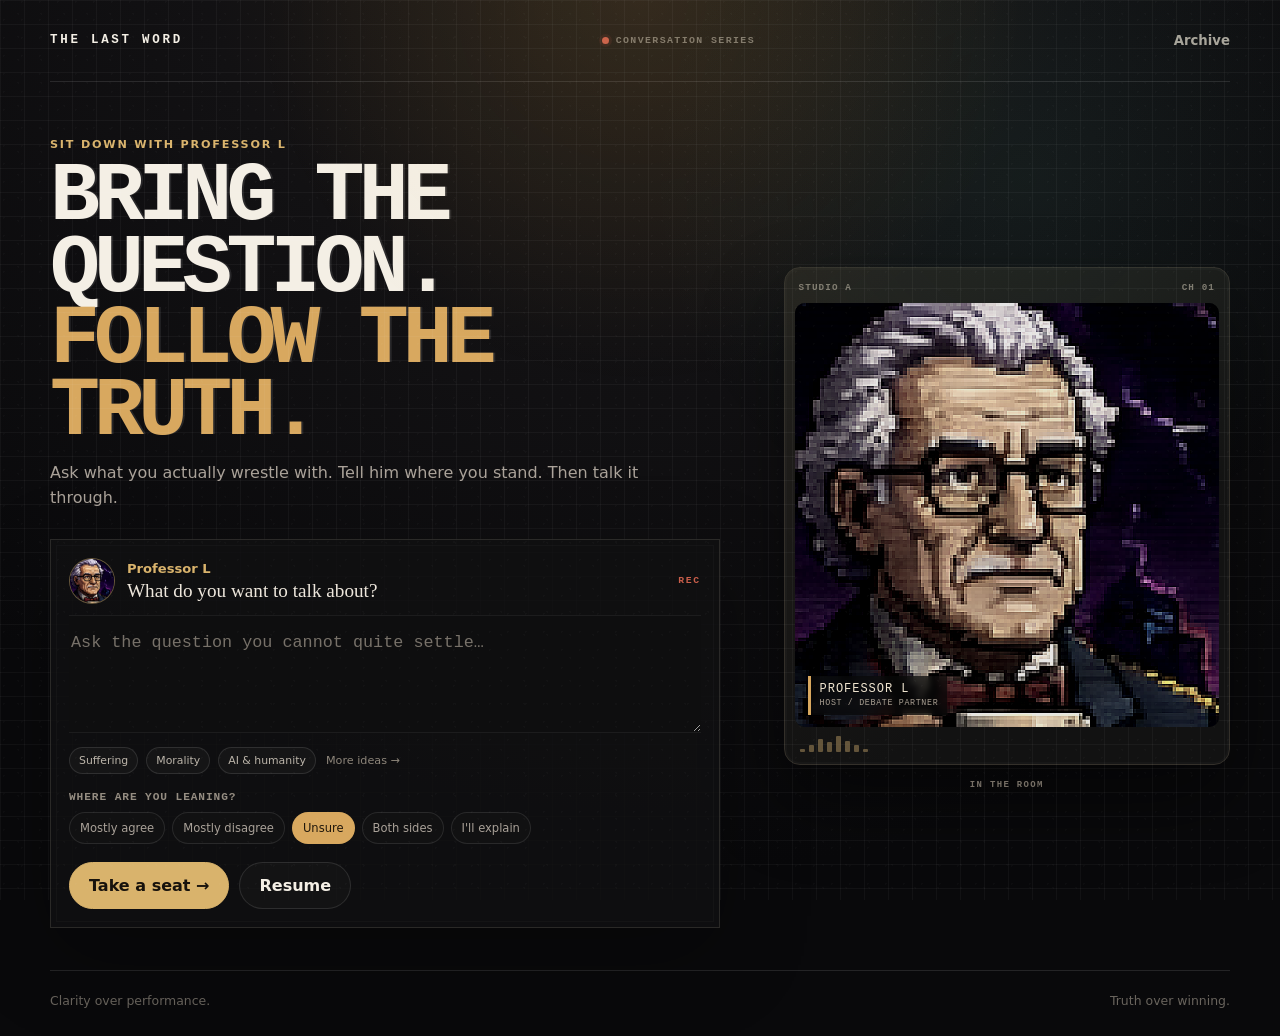
==== commit baab0699: "Add files via upload" ====
--- a/index.html
+++ b/index.html
@@ -21,7 +21,7 @@
         <h1 id="gameTitle">Bring the question.<br><span>Follow the truth.</span></h1>
         <p class="podcast-tagline">Ask what you actually wrestle with. Tell him where you stand. Then talk it through.</p>
 
-        <form class="opening-chat-form podcast-question-card" id="openingChatForm">
+        <form class="opening-chat-form podcast-question-card" id="openingChatForm" novalidate>
           <div class="opening-message-shell">
             <div class="opening-avatar"><img src="assets/portraits/professor-l.png" alt="Professor L" /></div>
             <div class="opening-prompt">
@@ -46,7 +46,7 @@
             <div class="stance-options stance-chips">
               <label><input type="radio" name="stance" value="mostly-agree" required><span>Mostly agree</span></label>
               <label><input type="radio" name="stance" value="mostly-disagree"><span>Mostly disagree</span></label>
-              <label><input type="radio" name="stance" value="unsure"><span>Unsure</span></label>
+              <label><input type="radio" name="stance" value="unsure" checked><span>Unsure</span></label>
               <label><input type="radio" name="stance" value="both-sides"><span>Both sides</span></label>
               <label><input type="radio" name="stance" value="explain"><span>I'll explain</span></label>
             </div>
--- a/css/debate.css
+++ b/css/debate.css
@@ -276,7 +276,7 @@
 .live-dot,.feed-live-dot { width:7px; height:7px; border-radius:50%; background:var(--studio-red); display:inline-block; box-shadow:0 0 0 3px rgba(201,94,74,.1); }
 .podcast-hero { min-height:calc(100vh - 145px); display:grid; grid-template-columns:minmax(0,1.08fr) minmax(350px,.72fr); gap:64px; align-items:center; padding:56px 0 42px; }
 .podcast-intro { min-width:0; }
-.podcast-intro h1 { margin:11px 0 13px; max-width:760px; font:500 clamp(3.25rem,7vw,6.8rem)/.89 Georgia,"Times New Roman",serif; letter-spacing:-.055em; }
+.podcast-intro h1 { margin:11px 0 13px; max-width:760px; font-family:"Courier New",Courier,ui-monospace,SFMono-Regular,Menlo,monospace; font-size:clamp(3rem,6.5vw,6.35rem); line-height:.86; font-weight:900; letter-spacing:-.07em; text-transform:uppercase; text-shadow:2px 0 0 rgba(255,255,255,.10); }
 .podcast-intro h1 span { color:var(--studio-amber); }
 .podcast-tagline { max-width:590px; margin:0; color:#aaa299; font-size:1rem; line-height:1.55; }
 .podcast-question-card { max-width:720px; margin-top:28px; padding:18px; border:1px solid rgba(232,220,196,.13); background:rgba(17,17,18,.82); box-shadow:0 28px 80px rgba(0,0,0,.28); position:relative; }
@@ -408,3 +408,11 @@
   .podcast-transcript .message-avatar { width:34px; height:34px; font-size:.55rem; }
   .podcast-transcript .message-body p { font-size:.91rem; line-height:1.58; }
 }
+
+
+/* Chat-start reliability + CRT headline refinement */
+.podcast-intro h1 span { display:inline-block; }
+.podcast-question-card .start-status:not(:empty) { min-height:1em; }
+@media (max-width: 640px) {
+  .podcast-intro h1 { font-size:clamp(2.7rem,13vw,4.35rem); letter-spacing:-.075em; }
+}
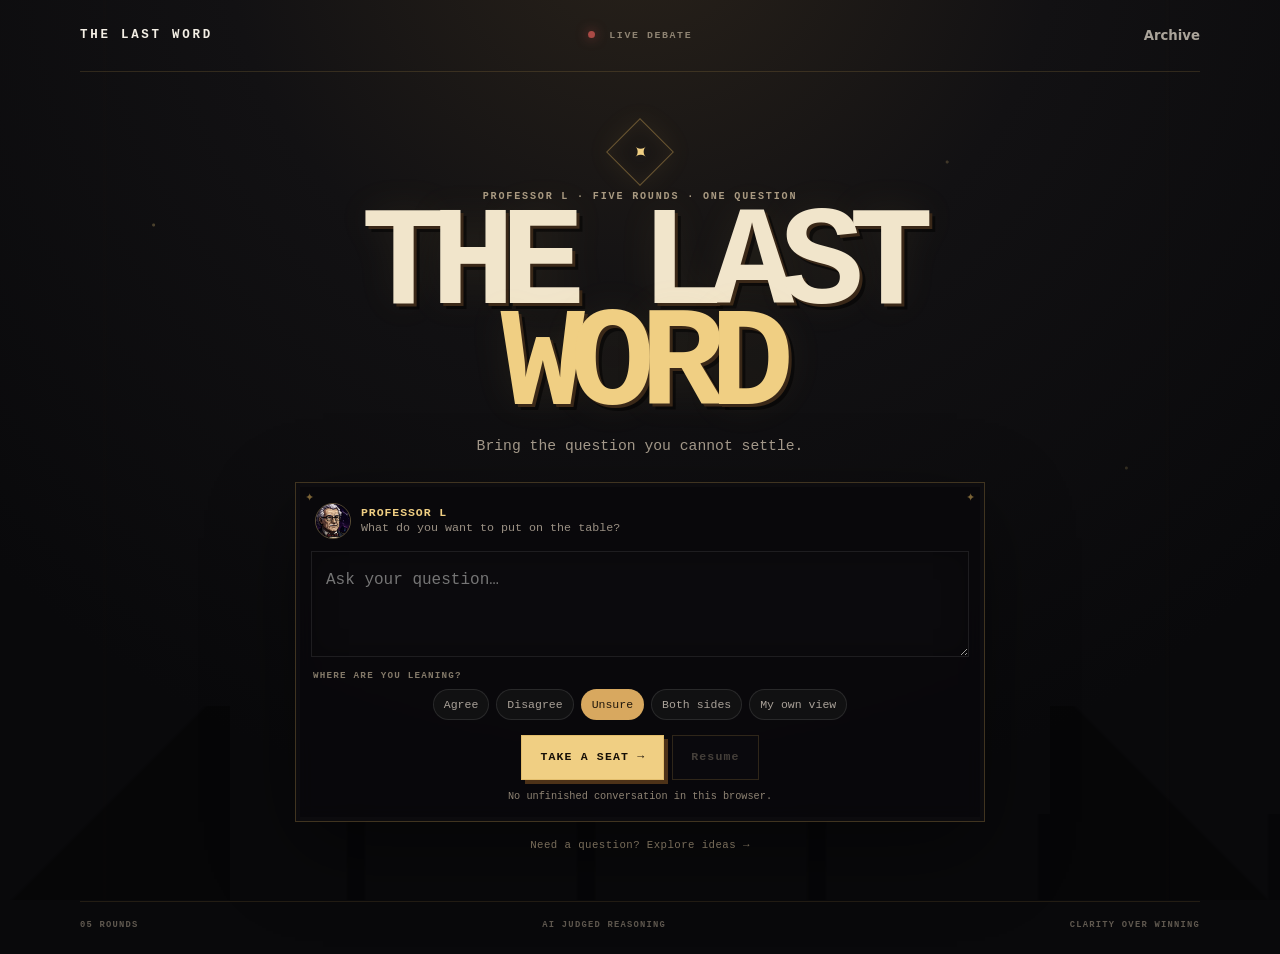
==== commit c0e60f05: "Add files via upload" ====
--- a/index.html
+++ b/index.html
@@ -7,82 +7,59 @@
   <link rel="stylesheet" href="css/base.css" />
   <link rel="stylesheet" href="css/debate.css" />
 </head>
-<body class="debate-start-body podcast-home">
-  <main class="debate-start-shell" aria-labelledby="gameTitle">
-    <header class="debate-brandbar">
+<body class="debate-start-body magic-home">
+  <main class="magic-home-shell" aria-labelledby="gameTitle">
+    <header class="magic-nav">
       <a class="debate-wordmark" href="index.html">THE LAST WORD</a>
-      <div class="home-channel-tag"><span class="live-dot"></span> CONVERSATION SERIES</div>
+      <span class="magic-signal"><i></i> LIVE DEBATE</span>
       <a class="quiet-link" href="account.html">Archive</a>
     </header>
 
-    <section class="podcast-hero">
-      <div class="podcast-intro">
-        <div class="eyebrow">Sit down with Professor L</div>
-        <h1 id="gameTitle">Bring the question.<br><span>Follow the truth.</span></h1>
-        <p class="podcast-tagline">Ask what you actually wrestle with. Tell him where you stand. Then talk it through.</p>
+    <section class="magic-hero">
+      <div class="magic-crest" aria-hidden="true">✦</div>
+      <div class="magic-kicker">Professor L · Five rounds · One question</div>
+      <h1 id="gameTitle">THE LAST<br><span>WORD</span></h1>
+      <p class="magic-tagline">Bring the question you cannot settle.</p>
 
-        <form class="opening-chat-form podcast-question-card" id="openingChatForm" novalidate>
-          <div class="opening-message-shell">
-            <div class="opening-avatar"><img src="assets/portraits/professor-l.png" alt="Professor L" /></div>
-            <div class="opening-prompt">
-              <strong>Professor L</strong>
-              <span>What do you want to talk about?</span>
-            </div>
-            <span class="studio-rec">REC</span>
+      <form class="magic-entry" id="openingChatForm" novalidate>
+        <div class="magic-question-row">
+          <img src="assets/portraits/professor-l.png" alt="Professor L" />
+          <div>
+            <strong>Professor L</strong>
+            <span>What do you want to put on the table?</span>
           </div>
+        </div>
 
-          <label class="sr-only" for="openingQuestion">Your question</label>
-          <textarea id="openingQuestion" class="opening-question" rows="4" maxlength="1600" placeholder="Ask the question you cannot quite settle…" required></textarea>
+        <label class="sr-only" for="openingQuestion">Your question</label>
+        <textarea id="openingQuestion" class="magic-question" rows="3" maxlength="1600" placeholder="Ask your question…" required></textarea>
 
-          <div class="example-questions compact-examples" aria-label="Example questions">
-            <button type="button" data-example="If God is good, why is there so much suffering?">Suffering</button>
-            <button type="button" data-example="Can objective morality exist without God?">Morality</button>
-            <button type="button" data-example="If AI can reason and create, what still makes human beings unique?">AI & humanity</button>
-            <a href="topics.html">More ideas →</a>
+        <fieldset class="magic-stance">
+          <legend>Where are you leaning?</legend>
+          <div class="stance-options stance-chips">
+            <label><input type="radio" name="stance" value="mostly-agree"><span>Agree</span></label>
+            <label><input type="radio" name="stance" value="mostly-disagree"><span>Disagree</span></label>
+            <label><input type="radio" name="stance" value="unsure" checked><span>Unsure</span></label>
+            <label><input type="radio" name="stance" value="both-sides"><span>Both sides</span></label>
+            <label><input type="radio" name="stance" value="explain"><span>My own view</span></label>
           </div>
+        </fieldset>
 
-          <fieldset class="stance-fieldset podcast-stance">
-            <legend>Where are you leaning?</legend>
-            <div class="stance-options stance-chips">
-              <label><input type="radio" name="stance" value="mostly-agree" required><span>Mostly agree</span></label>
-              <label><input type="radio" name="stance" value="mostly-disagree"><span>Mostly disagree</span></label>
-              <label><input type="radio" name="stance" value="unsure" checked><span>Unsure</span></label>
-              <label><input type="radio" name="stance" value="both-sides"><span>Both sides</span></label>
-              <label><input type="radio" name="stance" value="explain"><span>I'll explain</span></label>
-            </div>
-          </fieldset>
+        <div class="stance-detail-wrap" id="stanceDetailWrap" hidden>
+          <label for="stanceDetail">Your starting point</label>
+          <textarea id="stanceDetail" rows="2" maxlength="900" placeholder="Say where you're coming from…"></textarea>
+        </div>
 
-          <div class="stance-detail-wrap" id="stanceDetailWrap" hidden>
-            <label for="stanceDetail">Your starting point</label>
-            <textarea id="stanceDetail" rows="2" maxlength="900" placeholder="Tell Professor L where you're coming from…"></textarea>
-          </div>
+        <div class="magic-entry-actions">
+          <button class="magic-enter" id="startConversationBtn" type="submit">TAKE A SEAT <span>→</span></button>
+          <button class="magic-resume" id="loadGameBtn" type="button">Resume</button>
+        </div>
+        <div class="start-status" id="saveStatus" aria-live="polite"></div>
+      </form>
 
-          <div class="opening-actions podcast-actions">
-            <button class="debate-btn primary" id="startConversationBtn" type="submit">Take a seat <span aria-hidden="true">→</span></button>
-            <button class="debate-btn secondary" id="loadGameBtn" type="button">Resume</button>
-            <span class="start-status" id="saveStatus" aria-live="polite"></span>
-          </div>
-        </form>
-      </div>
-
-      <aside class="podcast-stage-preview" aria-label="Professor L studio preview">
-        <div class="retro-monitor">
-          <div class="monitor-topline"><span>STUDIO A</span><span>CH 01</span></div>
-          <div class="monitor-image-wrap">
-            <img src="assets/portraits/professor-l.png" alt="Professor L portrait" />
-            <div class="monitor-scanlines"></div>
-            <div class="monitor-caption"><strong>PROFESSOR L</strong><span>HOST / DEBATE PARTNER</span></div>
-          </div>
-          <div class="monitor-meter"><i></i><i></i><i></i><i></i><i></i><i></i><i></i><i></i></div>
-        </div>
-        <div class="audience-preview-label">IN THE ROOM</div>
-        <div class="audience-preview" id="audiencePreview" aria-label="Audience members"></div>
-      </aside>
+      <a class="magic-ideas" href="topics.html">Need a question? Explore ideas →</a>
     </section>
 
-    <footer class="start-footer minimalist-footer">
-      <span>Clarity over performance.</span><span>Truth over winning.</span>
-    </footer>
+    <footer class="magic-footer"><span>05 ROUNDS</span><span>AI JUDGED REASONING</span><span>CLARITY OVER WINNING</span></footer>
   </main>
 
   <script src="js/env.js"></script>
--- a/css/debate.css
+++ b/css/debate.css
@@ -416,3 +416,234 @@
 @media (max-width: 640px) {
   .podcast-intro h1 { font-size:clamp(2.7rem,13vw,4.35rem); letter-spacing:-.075em; }
 }
+
+/* =========================================================
+   Five-round retro magical-academy game
+   Original visual language: no franchise art/logos/assets.
+   ========================================================= */
+:root {
+  --magic-ink:#09080b;
+  --magic-night:#100d16;
+  --magic-paper:#e8ddc7;
+  --magic-gold:#d7ad58;
+  --magic-gold-2:#f0cf83;
+  --magic-wine:#6d2937;
+  --magic-blue:#283852;
+  --magic-violet:#392d55;
+  --magic-green:#23463d;
+}
+
+body.magic-home,
+body.game-stage {
+  font-family: ui-monospace, SFMono-Regular, Menlo, Monaco, Consolas, "Liberation Mono", "Courier New", monospace;
+  color:var(--magic-paper);
+}
+
+/* Landing page */
+.magic-home {
+  margin:0;
+  min-height:100vh;
+  overflow-x:hidden;
+  background:
+    radial-gradient(circle at 50% 15%, rgba(215,173,88,.16), transparent 23%),
+    linear-gradient(180deg, rgba(7,6,10,.18), rgba(7,6,10,.86)),
+    repeating-linear-gradient(90deg, rgba(255,255,255,.018) 0 1px, transparent 1px 46px),
+    linear-gradient(145deg,#17111d 0%,#09080c 58%,#15100d 100%);
+  position:relative;
+}
+.magic-home::before {
+  content:"";
+  position:fixed;
+  inset:0;
+  pointer-events:none;
+  opacity:.38;
+  background:
+    radial-gradient(circle at 12% 25%,rgba(238,204,126,.72) 0 1px,transparent 2px),
+    radial-gradient(circle at 74% 18%,rgba(238,204,126,.55) 0 1px,transparent 2px),
+    radial-gradient(circle at 88% 52%,rgba(238,204,126,.44) 0 1px,transparent 2px),
+    radial-gradient(circle at 33% 70%,rgba(238,204,126,.42) 0 1px,transparent 2px),
+    linear-gradient(90deg,transparent 8%,rgba(215,173,88,.03) 8.1% 8.3%,transparent 8.4% 91%,rgba(215,173,88,.03) 91.1% 91.3%,transparent 91.4%);
+  background-size:auto,auto,auto,auto,100% 100%;
+}
+.magic-home::after {
+  content:"";
+  position:fixed;
+  left:0; right:0; bottom:0;
+  height:30vh;
+  pointer-events:none;
+  opacity:.32;
+  background:
+    linear-gradient(135deg,transparent 0 48%,rgba(0,0,0,.9) 49% 100%) 0 100%/18% 72% no-repeat,
+    linear-gradient(225deg,transparent 0 48%,rgba(0,0,0,.88) 49% 100%) 100% 100%/18% 72% no-repeat,
+    repeating-linear-gradient(90deg,transparent 0 9%,rgba(0,0,0,.78) 9.2% 10.4%,transparent 10.6% 18%) 0 100%/100% 32% no-repeat;
+}
+.magic-home-shell { width:min(1120px,calc(100% - 34px)); min-height:100vh; margin:0 auto; display:grid; grid-template-rows:auto 1fr auto; position:relative; z-index:2; }
+.magic-nav { min-height:72px; display:grid; grid-template-columns:1fr auto 1fr; align-items:center; border-bottom:1px solid rgba(215,173,88,.17); }
+.magic-nav .quiet-link { justify-self:end; }
+.magic-signal { color:#8e8372; font-size:.62rem; letter-spacing:.16em; font-weight:800; }
+.magic-signal i { display:inline-block; width:7px; height:7px; margin-right:7px; border-radius:50%; background:#aa4a45; box-shadow:0 0 12px rgba(170,74,69,.8); }
+.magic-hero { width:min(820px,100%); margin:auto; text-align:center; padding:56px 0 48px; }
+.magic-crest { width:48px; height:48px; margin:0 auto 15px; display:grid; place-items:center; border:1px solid rgba(215,173,88,.42); transform:rotate(45deg); color:var(--magic-gold-2); font-size:1.2rem; box-shadow:0 0 28px rgba(215,173,88,.08), inset 0 0 18px rgba(215,173,88,.06); }
+.magic-crest::first-letter { transform:rotate(-45deg); }
+.magic-kicker { color:#a99a82; font-size:.63rem; letter-spacing:.18em; text-transform:uppercase; font-weight:800; }
+.magic-hero h1 { margin:13px 0 7px; color:#f1e5cb; font-family:"Courier New",Courier,ui-monospace,monospace; font-size:clamp(4.4rem,11vw,9.3rem); line-height:.72; letter-spacing:-.105em; font-weight:900; text-transform:uppercase; text-shadow:3px 3px 0 #3a2818,6px 6px 0 rgba(0,0,0,.5),0 0 38px rgba(215,173,88,.09); }
+.magic-hero h1 span { color:var(--magic-gold-2); }
+.magic-tagline { margin:20px auto 28px; color:#a79c8d; font-size:.92rem; }
+.magic-entry { width:min(690px,100%); margin:0 auto; padding:15px; text-align:left; border:1px solid rgba(215,173,88,.27); background:rgba(9,8,12,.82); box-shadow:0 28px 80px rgba(0,0,0,.42),inset 0 0 0 4px rgba(255,255,255,.015); backdrop-filter:blur(10px); position:relative; }
+.magic-entry::before,.magic-entry::after { content:"✦"; position:absolute; top:8px; color:rgba(215,173,88,.55); font-size:.68rem; }
+.magic-entry::before { left:9px; }.magic-entry::after { right:9px; }
+.magic-question-row { display:flex; gap:10px; align-items:center; padding:5px 4px 12px; }
+.magic-question-row img { width:36px; height:36px; object-fit:cover; border-radius:50%; border:1px solid rgba(215,173,88,.42); filter:sepia(.12) saturate(.76); }
+.magic-question-row div { display:grid; gap:2px; }
+.magic-question-row strong { color:var(--magic-gold-2); font-size:.72rem; letter-spacing:.08em; text-transform:uppercase; }
+.magic-question-row span { color:#9b9184; font-size:.73rem; }
+.magic-question { display:block; width:100%; min-height:90px; resize:vertical; padding:16px 14px; border:1px solid rgba(255,255,255,.08); border-radius:0; outline:0; color:#eee1ca; background:#0b0a0d; font:500 1rem/1.5 ui-monospace,SFMono-Regular,Menlo,monospace; box-shadow:inset 0 0 26px rgba(0,0,0,.25); }
+.magic-question:focus { border-color:rgba(215,173,88,.62); box-shadow:0 0 0 2px rgba(215,173,88,.08),inset 0 0 26px rgba(0,0,0,.25); }
+.magic-stance { margin:13px 0 0; padding:0; border:0; }
+.magic-stance legend { margin-bottom:8px; color:#837969; font-size:.58rem; letter-spacing:.13em; font-weight:800; text-transform:uppercase; }
+.magic-stance .stance-chips { justify-content:center; }
+.magic-entry .stance-detail-wrap { margin-top:11px; }
+.magic-entry .stance-detail-wrap label { display:block; margin-bottom:6px; color:#8e8372; font-size:.6rem; letter-spacing:.1em; text-transform:uppercase; }
+.magic-entry .stance-detail-wrap textarea { width:100%; padding:10px; color:#ded2bc; background:#0c0b0e; border:1px solid rgba(255,255,255,.08); font:inherit; }
+.magic-entry-actions { display:flex; justify-content:center; gap:8px; margin-top:15px; }
+.magic-enter,.magic-resume { min-height:45px; border:1px solid rgba(215,173,88,.52); padding:0 18px; cursor:pointer; font:900 .72rem/1 ui-monospace,SFMono-Regular,Menlo,monospace; letter-spacing:.1em; transition:.18s ease; }
+.magic-enter { color:#171007; background:var(--magic-gold-2); box-shadow:4px 4px 0 #4d3218; }
+.magic-enter:hover { transform:translate(-1px,-1px); box-shadow:6px 6px 0 #4d3218; }
+.magic-resume { color:#b6a994; background:#111014; }
+.magic-resume:disabled { opacity:.35; cursor:not-allowed; }
+.magic-entry .start-status { min-height:16px; margin:10px 0 0; text-align:center; color:#8e8374; font-size:.64rem; }
+.magic-ideas { display:inline-block; margin-top:17px; color:#9c8d75; text-decoration:none; font-size:.67rem; letter-spacing:.04em; }
+.magic-ideas:hover { color:var(--magic-gold-2); }
+.magic-footer { display:flex; justify-content:space-between; gap:20px; padding:18px 0 24px; border-top:1px solid rgba(215,173,88,.13); color:#5f584f; font-size:.55rem; letter-spacing:.14em; font-weight:800; }
+
+/* Five changing stages */
+.game-stage { margin:0; min-height:100vh; background:#09080b; position:relative; overflow-x:hidden; }
+.stage-world { position:fixed; inset:0; z-index:0; overflow:hidden; pointer-events:none; transition:background 900ms ease,filter 900ms ease; }
+.stage-world::before { content:""; position:absolute; inset:0; opacity:.65; background:repeating-linear-gradient(0deg,rgba(255,255,255,.017) 0 1px,transparent 1px 4px); mix-blend-mode:screen; }
+.stage-stars { position:absolute; inset:0; opacity:.75; background-image:radial-gradient(circle,#f5dfa8 0 1px,transparent 1.5px),radial-gradient(circle,#c9d6ec 0 1px,transparent 1.5px); background-position:17% 18%,72% 29%; background-size:97px 97px,143px 143px; transition:opacity 900ms ease; }
+.stage-architecture { position:absolute; left:0; right:0; bottom:9%; height:46%; opacity:.72; transition:all 900ms ease; }
+.stage-floor { position:absolute; left:-10%; right:-10%; bottom:-18%; height:40%; transform:perspective(500px) rotateX(62deg); transform-origin:center top; opacity:.33; background:repeating-linear-gradient(90deg,transparent 0 9.8%,rgba(226,196,132,.17) 10% 10.25%,transparent 10.5% 20%),repeating-linear-gradient(0deg,transparent 0 19%,rgba(226,196,132,.12) 19.5% 20%,transparent 20.5% 40%); }
+.round-1 .stage-world { background:radial-gradient(circle at 50% 23%,rgba(216,171,82,.21),transparent 23%),linear-gradient(180deg,#17111d 0%,#0a080c 65%,#150e08 100%); }
+.round-1 .stage-architecture { background:linear-gradient(90deg,transparent 4%,#09070b 4% 12%,transparent 12% 20%,#09070b 20% 27%,transparent 27% 73%,#09070b 73% 80%,transparent 80% 88%,#09070b 88% 96%,transparent 96%),linear-gradient(180deg,transparent 0 22%,rgba(104,68,36,.35) 22% 24%,rgba(12,9,13,.86) 24% 100%); clip-path:polygon(0 28%,7% 10%,14% 28%,25% 28%,31% 3%,37% 28%,63% 28%,69% 3%,75% 28%,86% 28%,93% 10%,100% 28%,100% 100%,0 100%); }
+.round-2 .stage-world { background:radial-gradient(circle at 72% 18%,rgba(177,197,230,.18),transparent 16%),linear-gradient(180deg,#0d1724,#0a0d16 52%,#10131a); }
+.round-2 .stage-architecture { background:repeating-linear-gradient(90deg,rgba(6,10,16,.96) 0 8%,transparent 8% 15%),linear-gradient(180deg,transparent 0 24%,rgba(31,48,70,.28) 24% 27%,rgba(7,10,15,.9) 27% 100%); clip-path:polygon(0 24%,8% 24%,8% 9%,12% 0,16% 9%,16% 24%,34% 24%,34% 12%,39% 5%,44% 12%,44% 24%,56% 24%,56% 12%,61% 5%,66% 12%,66% 24%,84% 24%,84% 9%,88% 0,92% 9%,92% 24%,100% 24%,100% 100%,0 100%); }
+.round-3 .stage-world { background:radial-gradient(circle at 50% 28%,rgba(137,97,180,.22),transparent 26%),linear-gradient(180deg,#21152a,#0d0a12 60%,#171016); }
+.round-3 .stage-architecture { background:radial-gradient(ellipse at 50% 100%,rgba(104,68,122,.28),transparent 58%),repeating-linear-gradient(90deg,#0b0810 0 7%,transparent 7% 12%); clip-path:polygon(0 35%,5% 35%,5% 10%,12% 10%,12% 35%,20% 35%,20% 2%,28% 2%,28% 35%,72% 35%,72% 2%,80% 2%,80% 35%,88% 35%,88% 10%,95% 10%,95% 35%,100% 35%,100% 100%,0 100%); }
+.round-4 .stage-world { background:radial-gradient(circle at 50% 15%,rgba(113,164,167,.24),transparent 22%),linear-gradient(180deg,#0d2425,#091012 60%,#0b1513); }
+.round-4 .stage-stars { opacity:1; background-size:61px 61px,109px 109px; }
+.round-4 .stage-architecture { background:radial-gradient(circle at 50% 0,transparent 0 19%,rgba(7,12,13,.92) 19.5% 23%,transparent 23.5%),linear-gradient(90deg,transparent 8%,#070c0d 8% 15%,transparent 15% 85%,#070c0d 85% 92%,transparent 92%),linear-gradient(180deg,transparent 0 30%,rgba(7,12,13,.9) 30% 100%); clip-path:polygon(0 30%,12% 30%,12% 6%,18% 0,24% 6%,24% 30%,76% 30%,76% 6%,82% 0,88% 6%,88% 30%,100% 30%,100% 100%,0 100%); }
+.round-5 .stage-world { background:radial-gradient(circle at 50% 26%,rgba(239,194,105,.28),transparent 24%),linear-gradient(180deg,#37251d 0%,#191114 48%,#0c090c 100%); }
+.round-5 .stage-stars { opacity:.3; }
+.round-5 .stage-architecture { background:linear-gradient(90deg,transparent 3%,#0a080a 3% 11%,transparent 11% 18%,#0a080a 18% 25%,transparent 25% 75%,#0a080a 75% 82%,transparent 82% 89%,#0a080a 89% 97%,transparent 97%),linear-gradient(180deg,transparent 0 18%,rgba(118,73,38,.26) 18% 20%,rgba(11,8,10,.88) 20% 100%); clip-path:polygon(0 20%,8% 5%,16% 20%,33% 20%,39% 0,45% 20%,55% 20%,61% 0,67% 20%,84% 20%,92% 5%,100% 20%,100% 100%,0 100%); }
+
+.game-shell { width:min(1400px,calc(100% - 28px)); margin:0 auto; padding-bottom:34px; position:relative; z-index:2; }
+.game-topbar { min-height:72px; display:grid; grid-template-columns:200px minmax(230px,1fr) 120px 70px; gap:16px; align-items:center; border-bottom:1px solid rgba(230,206,153,.16); }
+.round-chip { justify-self:center; display:grid; gap:3px; text-align:center; }
+.round-chip span,.score-chip span { color:#8f8372; font-size:.55rem; letter-spacing:.16em; font-weight:800; }
+.round-chip strong { color:var(--magic-gold-2); font-size:.76rem; letter-spacing:.1em; }
+.score-chip { display:grid; gap:3px; text-align:right; }
+.score-chip strong { color:#f3d88f; font-size:.9rem; }
+.stage-title-card { display:flex; justify-content:space-between; align-items:end; gap:20px; padding:14px 3px 9px; }
+.stage-title-card span { color:#8e8272; font-size:.56rem; letter-spacing:.12em; text-transform:uppercase; }
+.stage-title-card h1 { margin:4px 0 0; color:#eee2ca; font-size:1rem; line-height:1.2; }
+.stage-title-card p { margin:0; max-width:470px; color:#aa9e8d; text-align:right; font-size:.7rem; }
+.live-stage { min-height:250px; display:grid; grid-template-columns:minmax(190px,.72fr) minmax(300px,1.15fr) minmax(160px,.58fr); gap:14px; align-items:stretch; padding:12px; border:1px solid rgba(231,204,148,.18); background:rgba(8,7,10,.57); box-shadow:0 26px 70px rgba(0,0,0,.32),inset 0 0 60px rgba(0,0,0,.15); backdrop-filter:blur(4px); }
+.stage-seat { min-width:0; border:1px solid rgba(255,255,255,.08); background:rgba(11,10,13,.75); overflow:hidden; }
+.seat-status { min-height:28px; display:flex; align-items:center; gap:7px; padding:0 10px; border-bottom:1px solid rgba(255,255,255,.06); color:#8d8377; font-size:.55rem; letter-spacing:.12em; font-weight:800; }
+.seat-status i,.on-air-badge i { display:inline-block; width:6px; height:6px; border-radius:50%; background:#b34743; box-shadow:0 0 10px #b34743; }
+.seat-portrait { height:220px; position:relative; }
+.seat-portrait img { width:100%; height:100%; display:block; object-fit:cover; object-position:center 24%; filter:saturate(.72) sepia(.1) contrast(1.05) brightness(.86); }
+.stage-center { padding:18px; display:flex; flex-direction:column; justify-content:center; align-items:center; text-align:center; }
+.on-air-badge { display:flex; align-items:center; gap:7px; color:#b8aa96; font-size:.55rem; letter-spacing:.17em; font-weight:900; }
+.question-scroll { width:100%; margin:15px 0; padding:18px 22px; border-top:1px solid rgba(215,173,88,.36); border-bottom:1px solid rgba(215,173,88,.36); background:linear-gradient(90deg,transparent,rgba(215,173,88,.05),transparent); }
+.question-scroll span,.stance-line span { color:#8d806c; font-size:.52rem; letter-spacing:.14em; font-weight:800; }
+.question-scroll p { margin:8px auto 0; max-width:650px; color:#eee0c5; font-family:Georgia,"Times New Roman",serif; font-size:clamp(1rem,2vw,1.45rem); line-height:1.38; }
+.stance-line { display:grid; gap:4px; }
+.stance-line strong { color:#a99c89; font-size:.66rem; font-weight:600; }
+.guest-seat { display:flex; flex-direction:column; }
+.guest-silhouette { flex:1; min-height:220px; display:grid; place-items:center; background:radial-gradient(circle at 50% 40%,rgba(215,173,88,.1),transparent 33%),linear-gradient(180deg,rgba(255,255,255,.02),rgba(0,0,0,.2)); }
+.guest-silhouette span { width:78px; height:78px; display:grid; place-items:center; border-radius:50%; border:1px solid rgba(215,173,88,.32); color:var(--magic-gold-2); font-size:.8rem; font-weight:900; letter-spacing:.12em; box-shadow:0 0 38px rgba(215,173,88,.06); }
+.round-track { display:grid; grid-template-columns:repeat(5,1fr); gap:4px; margin:10px 0 14px; }
+.round-track > div { min-height:42px; display:flex; align-items:center; gap:7px; padding:0 10px; border:1px solid rgba(255,255,255,.06); background:rgba(8,7,10,.54); color:#686159; transition:.25s ease; }
+.round-track span { width:20px; height:20px; display:grid; place-items:center; border:1px solid rgba(255,255,255,.1); font-size:.55rem; }
+.round-track strong { font-size:.57rem; letter-spacing:.06em; text-transform:uppercase; }
+.round-track .active { border-color:rgba(215,173,88,.55); color:#e0c88d; background:rgba(87,61,25,.24); box-shadow:inset 0 -2px 0 rgba(215,173,88,.5); }
+.round-track .done { color:#8eb29b; }
+.round-track .done span { border-color:#56735f; }
+.game-main-grid { display:grid; grid-template-columns:minmax(0,1fr) 300px; gap:14px; }
+.game-transcript { min-width:0; border:1px solid rgba(255,255,255,.08); background:rgba(10,9,12,.76); backdrop-filter:blur(6px); }
+.game-transcript-head { padding:16px 19px 12px; border-bottom:1px solid rgba(255,255,255,.06); }
+.game-transcript-head h2 { margin:4px 0 0; font-size:1rem; }
+.game-transcript .message-thread { min-height:310px; max-height:520px; overflow-y:auto; padding:20px 18px 24px; gap:12px; }
+.game-transcript .message { width:100%; max-width:none; display:grid; grid-template-columns:48px minmax(0,1fr); gap:10px; align-items:start; }
+.game-transcript .message.user { grid-template-columns:minmax(0,1fr) 48px; }
+.game-transcript .message-avatar { width:40px; height:40px; border-radius:50%; }
+.game-transcript .message.user .message-avatar { justify-self:end; }
+.game-transcript .message-body { width:100%; padding:2px 3px 16px; border:0; border-bottom:1px solid rgba(255,255,255,.06); background:transparent; overflow:visible; }
+.game-transcript .message-meta { margin-bottom:6px; }
+.game-transcript .message-meta strong { color:#d0bea0; font-size:.62rem; letter-spacing:.08em; text-transform:uppercase; }
+.game-transcript .message.professor .message-meta strong { color:var(--magic-gold-2); }
+.game-transcript .message-body p { margin:0; color:#ddd3c3; font-size:.94rem; line-height:1.65; white-space:normal; overflow-wrap:anywhere; }
+.game-transcript .message.user .message-body p { color:#b9b0a3; }
+.game-composer { padding:14px 17px 16px; border-top:1px solid rgba(255,255,255,.07); background:rgba(7,7,9,.88); }
+.game-composer label { color:#817667; font-size:.55rem; letter-spacing:.14em; font-weight:800; text-transform:uppercase; }
+.game-composer textarea { min-height:82px; width:100%; resize:vertical; padding:10px 0; color:#e5d8c3; background:transparent; border:0; border-bottom:1px solid rgba(255,255,255,.1); outline:0; font:inherit; }
+.game-composer textarea:focus { border-color:rgba(215,173,88,.55); }
+.game-composer .composer-footer { margin-top:10px; display:flex; gap:10px; justify-content:space-between; align-items:center; }
+.game-composer .composer-footer span { color:#776f66; font-size:.63rem; }
+.game-sidebar { display:grid; gap:14px; align-content:start; }
+.score-card { padding:15px; border:1px solid rgba(215,173,88,.21); background:rgba(11,9,13,.82); box-shadow:inset 0 0 28px rgba(215,173,88,.025); }
+.score-card-head { display:flex; justify-content:space-between; gap:10px; align-items:center; }
+.score-card-head span { color:#827767; font-size:.55rem; letter-spacing:.15em; font-weight:800; }
+.score-card-head strong { color:#f2d689; font-size:1rem; letter-spacing:.05em; }
+.score-card p { margin:12px 0; color:#aaa093; font-size:.7rem; line-height:1.5; }
+.criteria-list { display:flex; flex-wrap:wrap; gap:5px; }
+.criteria-list span { padding:5px 6px; border:1px solid rgba(255,255,255,.07); color:#7e776d; background:#0d0c0f; font-size:.51rem; letter-spacing:.04em; }
+.game-audience { margin:0; padding:14px; background:rgba(10,9,12,.78); border:1px solid rgba(255,255,255,.07); }
+.game-audience .audience-head { padding:0 0 10px; }
+.game-audience .audience-head h2 { margin:4px 0 0; font-size:.9rem; }
+.game-audience .audience-row { display:grid; grid-template-columns:1fr 1fr; gap:6px; }
+.game-audience .audience-card { width:auto; min-width:0; padding:6px; background:#0c0b0e; }
+.game-audience .audience-card img { width:32px; height:32px; }
+.game-audience .audience-card small { display:none; }
+.game-audience .audience-card strong { font-size:.55rem; }
+.score-pop { position:fixed; z-index:1200; top:88px; right:24px; width:min(330px,calc(100% - 32px)); padding:14px 16px; border:1px solid rgba(215,173,88,.58); background:#100d10; box-shadow:0 24px 60px rgba(0,0,0,.55); transform:translateY(-18px); opacity:0; pointer-events:none; transition:.25s ease; }
+.score-pop.show { transform:none; opacity:1; }
+.score-pop strong { display:block; color:#f4d98d; font-size:1.35rem; }
+.score-pop span { display:block; margin-top:5px; color:#aba092; font-size:.68rem; line-height:1.4; }
+.round-transition { position:fixed; z-index:1300; inset:0; display:grid; place-content:center; text-align:center; pointer-events:none; opacity:0; background:rgba(7,6,9,.88); transform:scale(1.04); transition:.3s ease; }
+.round-transition.show { opacity:1; transform:scale(1); }
+.round-transition span { color:#95846a; font-size:.65rem; letter-spacing:.24em; }
+.round-transition strong { margin-top:8px; color:#f0d48c; font-size:clamp(1.5rem,5vw,3.4rem); letter-spacing:.06em; text-shadow:3px 3px 0 #3d2716; }
+.game-complete { padding:28px 22px; border-top:1px solid rgba(215,173,88,.2); text-align:center; background:radial-gradient(circle at 50% 0,rgba(215,173,88,.08),transparent 48%); }
+.game-complete h2 { margin:7px 0 10px; color:#f1d993; font:900 2rem/1 "Courier New",monospace; letter-spacing:-.05em; text-transform:uppercase; }
+.game-complete p { max-width:760px; margin:0 auto 18px; color:#b6aa98; font-size:.83rem; line-height:1.65; }
+.final-score { display:grid; gap:5px; margin:0 auto 18px; }
+.final-score span { color:#7f7465; font-size:.55rem; letter-spacing:.15em; }
+.final-score strong { color:#f1d487; font-size:1.5rem; }
+
+@media (max-width:980px) {
+  .game-topbar { grid-template-columns:1fr auto auto; }
+  .round-chip { grid-column:1/-1; grid-row:2; justify-self:stretch; padding:8px 0 10px; border-top:1px solid rgba(255,255,255,.05); }
+  .live-stage { grid-template-columns:180px minmax(0,1fr); }
+  .guest-seat { display:none; }
+  .game-main-grid { grid-template-columns:1fr; }
+  .game-sidebar { grid-template-columns:280px minmax(0,1fr); }
+}
+@media (max-width:680px) {
+  .magic-nav { grid-template-columns:1fr auto; }.magic-signal{display:none;}
+  .magic-hero { padding:38px 0 32px; }.magic-hero h1{font-size:clamp(4rem,22vw,6.7rem);}
+  .magic-footer { flex-wrap:wrap; justify-content:center; }
+  .game-shell { width:min(100% - 16px,1400px); }
+  .game-topbar { grid-template-columns:1fr auto auto; min-height:62px; }
+  .game-topbar .debate-wordmark { font-size:.65rem; }.score-chip{font-size:.7rem;}
+  .stage-title-card { align-items:start; flex-direction:column; gap:5px; }.stage-title-card p{text-align:left;}
+  .live-stage { grid-template-columns:1fr; min-height:0; padding:8px; }
+  .professor-seat { display:grid; grid-template-columns:95px 1fr; }.professor-seat .seat-status{grid-column:1/-1}.seat-portrait{height:125px}.stage-center{padding:12px}.question-scroll{margin:8px 0;padding:12px}.question-scroll p{font-size:1rem}.guest-seat{display:none}
+  .round-track { gap:2px; }.round-track > div{padding:0;justify-content:center}.round-track strong{display:none}.round-track span{border:0;font-size:.6rem}
+  .game-main-grid { display:block; }.game-sidebar{display:block}.score-card{margin-top:10px}.game-audience{margin-top:10px}
+  .game-audience .audience-row { display:flex; overflow-x:auto; }.game-audience .audience-card{min-width:56px}.game-audience .audience-card span{display:none}
+  .game-transcript .message-thread { min-height:330px; max-height:none; padding:16px 10px 20px; }
+  .game-transcript .message { grid-template-columns:34px minmax(0,1fr); gap:7px; }.game-transcript .message.user{grid-template-columns:minmax(0,1fr) 34px}.game-transcript .message-avatar{width:31px;height:31px;font-size:.5rem}.game-transcript .message-body p{font-size:.9rem}
+  .game-composer .composer-footer { align-items:flex-end; }.game-composer .composer-footer span{max-width:62%;}
+}
